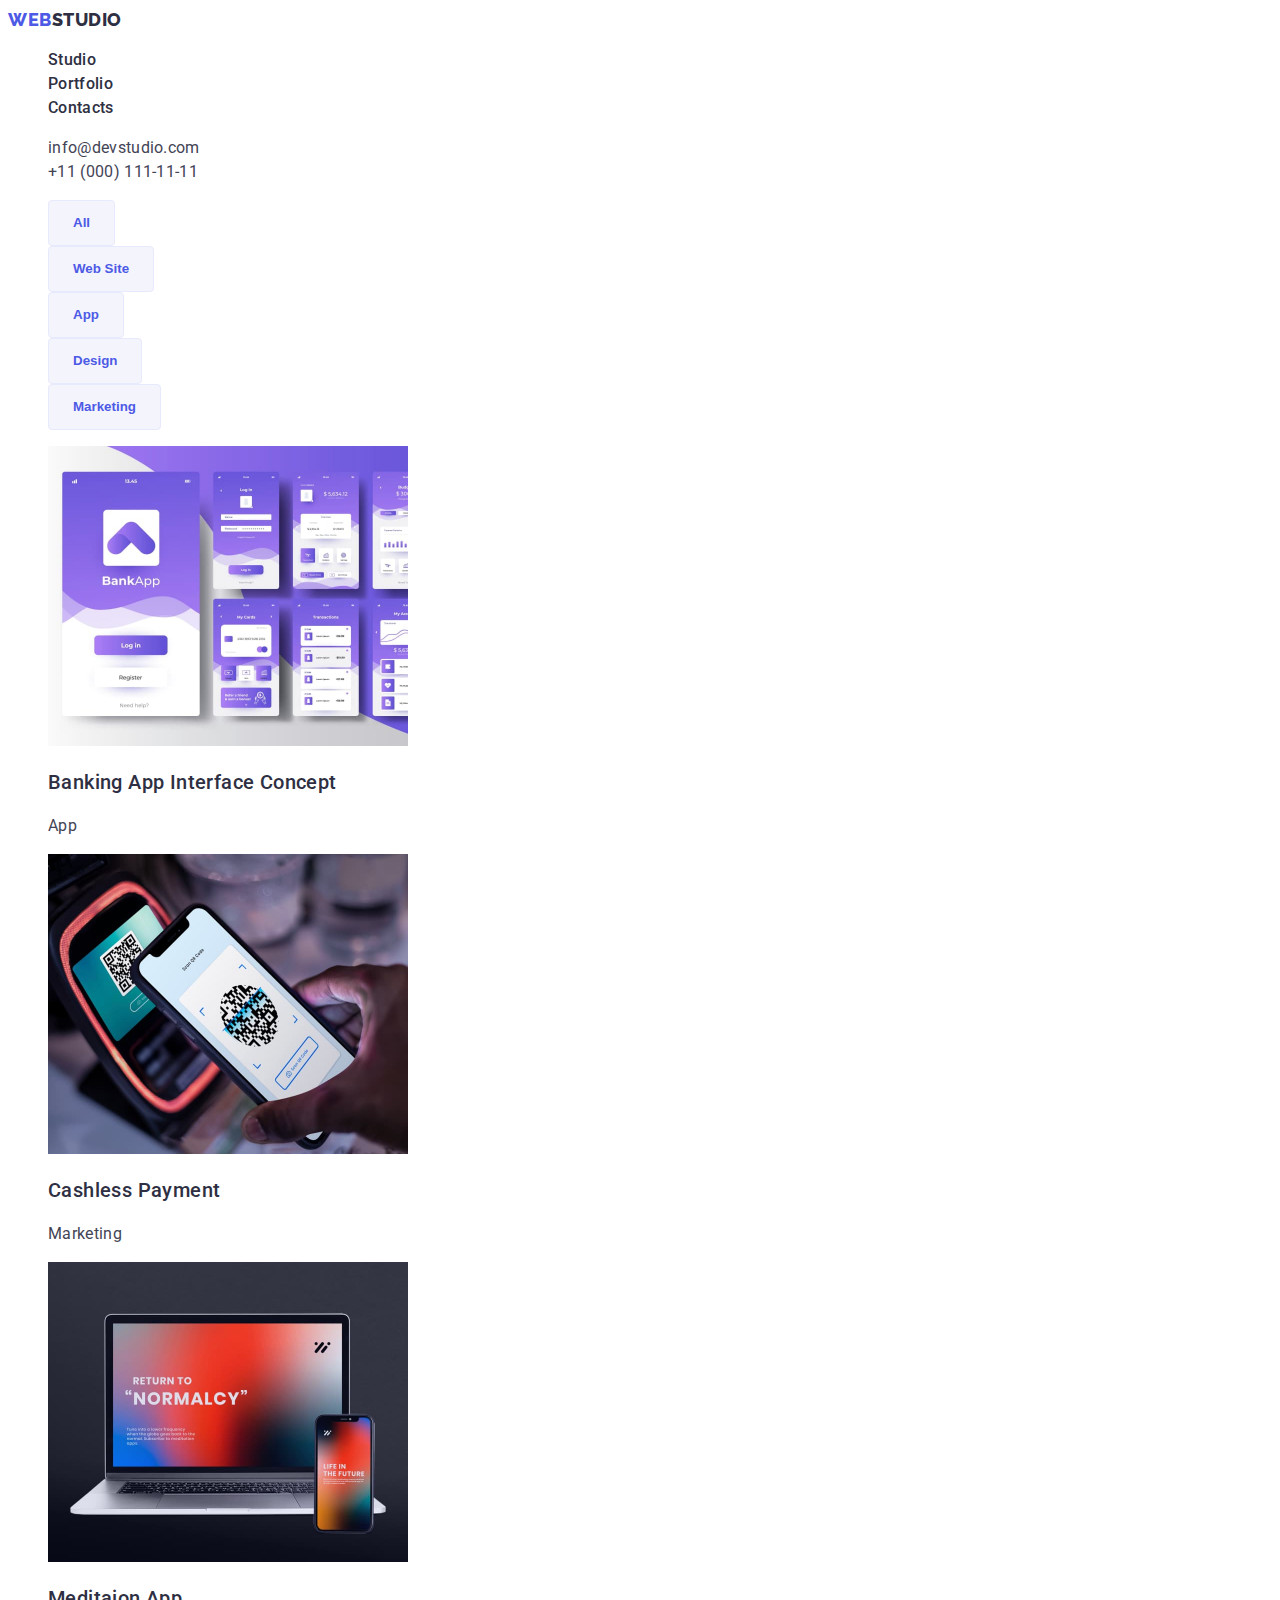
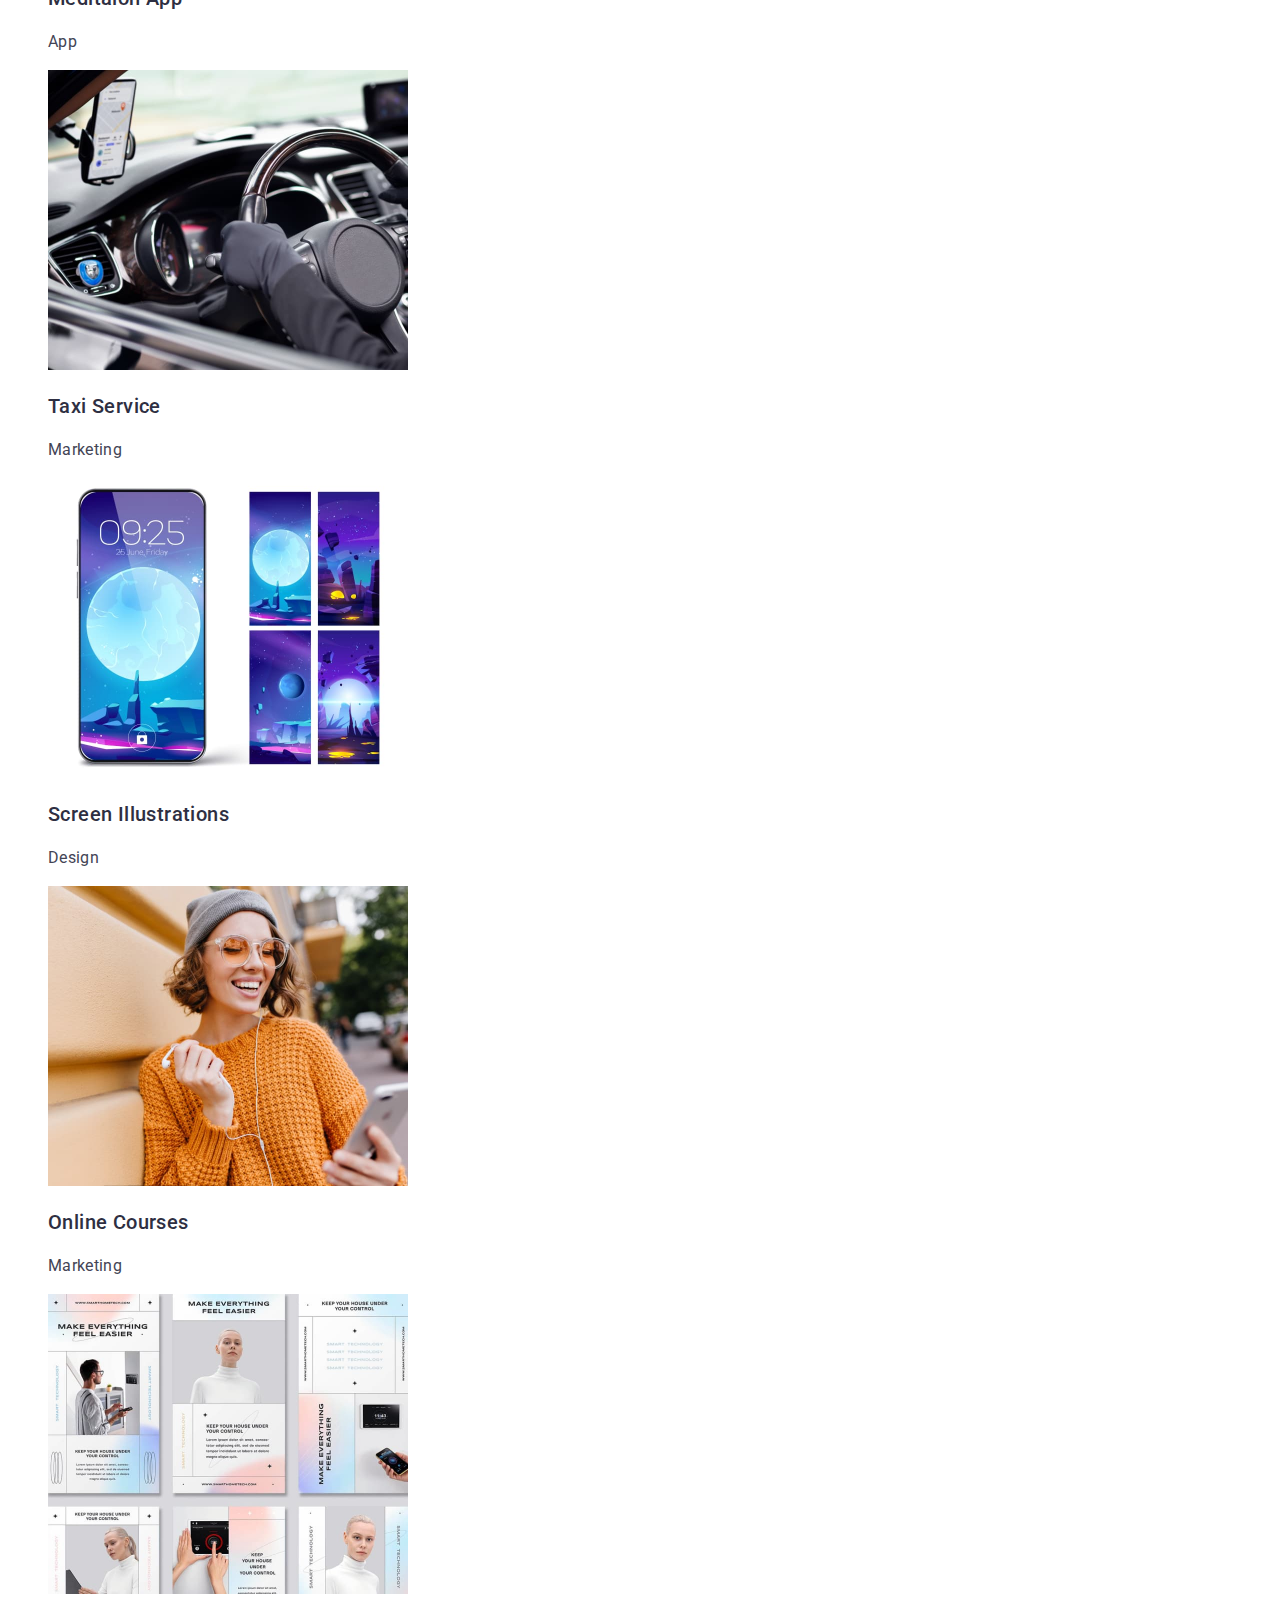
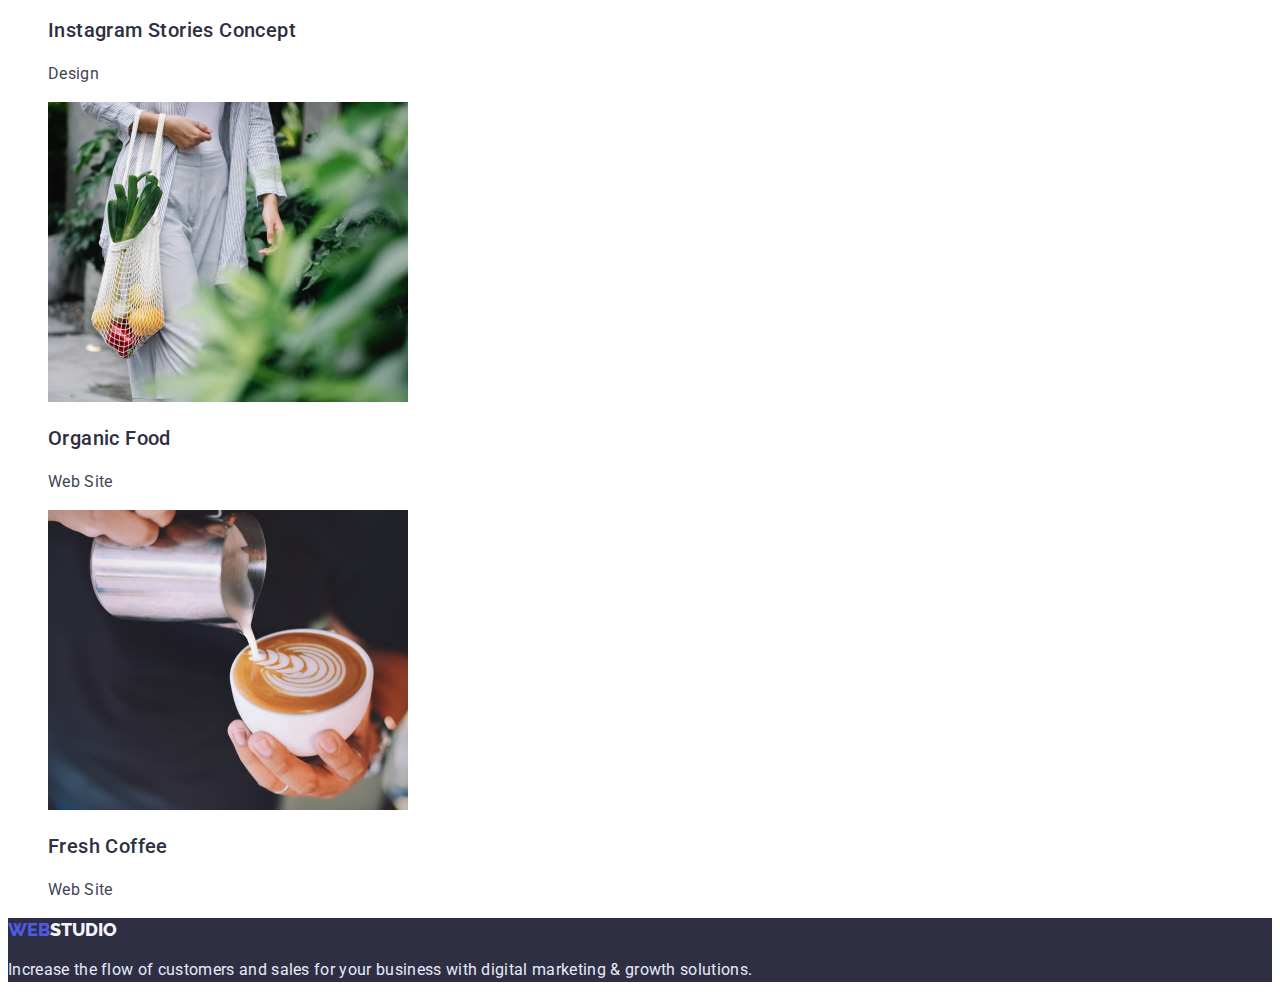
==== portfolio.html @ b00c4b49 "Copy Files" ====
<!DOCTYPE html>
<html lang="en">
  <head>
    <meta charset="UTF-8" />
    <meta http-equiv="X-UA-Compatible" content="IE=edge" />
    <meta name="viewport" content="width=device-width, initial-scale=1.0" />
    <link rel="preconnect" href="https://fonts.googleapis.com" />
    <link rel="preconnect" href="https://fonts.gstatic.com" crossorigin />
    <link
      href="https://fonts.googleapis.com/css2?family=Raleway:wght@800&family=Roboto:wght@400;500;700;900&display=swap"
      rel="stylesheet"
    />
    <link rel="stylesheet" href="./CSS/styles.css" />
    <title>Портфоліо</title>
  </head>
  <body>
    <!-- Top Line -->

    <header class="page-header">
      <nav class="nav">
        <!-- Logo -->
        <a href="./index.html" class="logo-header"
          ><span class="span-header">WEB</span>STUDIO</a
        >
        <!-- Menu Nav -->
        <ul class="menu-nav">
          <li><a class="nav-link" href="./index.html">Studio</a></li>
          <li><a class="nav-link" href="./portfolio.html">Portfolio</a></li>
          <li><a class="nav-link" href="#">Contacts</a></li>
        </ul>
      </nav>
      <address>
        <ul class="mail-tel">
          <li>
            <a class="address-link" href="mailto:info@devstudio.com"
              >info@devstudio.com</a
            >
          </li>
          <li>
            <a class="address-link" href="tel:+110001111111"
              >+11 (000) 111-11-11</a
            >
          </li>
        </ul>
      </address>
    </header>

    <!-- Filters -->

    <main>
      <section>
        <h1 class="hidden">Filters</h1>
        <ul class="filters">
          <li>
            <button type="button" class="button-all">All</button>
          </li>
          <li>
            <button type="button" class="button-all">Web Site</button>
          </li>
          <li>
            <button type="button" class="button-all">App</button>
          </li>
          <li>
            <button type="button" class="button-all">Design</button>
          </li>
          <li>
            <button type="button" class="button-all">Marketing</button>
          </li>
        </ul>

        <!-- Row 1 -->

        <!-- Project Card 1 -->

        <ul class="row1">
          <li>
            <img
              src="./images/bankapp.jpg"
              alt="Banking App"
              width="360"
              height="300"
            />
            <h3 class="section-title">Banking App Interface Concept</h3>
            <p class="section-text">App</p>
          </li>

          <!-- Project Card 1.2 -->

          <li>
            <img
              src="./images/cashlesspayment.jpg"
              alt="Banking App"
              width="360"
              height="300"
            />
            <h3 class="section-title">Cashless Payment</h3>
            <p class="section-text">Marketing</p>
          </li>

          <!-- Project Card 1.3 -->

          <li>
            <img
              src="./images/mediationapp.jpg"
              alt="Banking App"
              width="360"
              height="300"
            />
            <h3 class="section-title">Meditaion App</h3>
            <p class="section-text">App</p>
          </li>

          <!-- Project Card 2 -->

          <li>
            <img
              src="./images/taxiservice.jpg"
              alt="Banking App"
              width="360"
              height="300"
            />
            <h3 class="section-title">Taxi Service</h3>
            <p class="section-text">Marketing</p>
          </li>

          <!-- Project Card 2.1-->

          <li>
            <img
              src="./images/screenillustrations.jpg"
              alt="Banking App"
              width="360"
              height="300"
            />
            <h3 class="section-title">Screen Illustrations</h3>
            <p class="section-text">Design</p>
          </li>

          <!-- Project Card 2.2 -->

          <li>
            <img
              src="./images/onlinecaourses.jpg"
              alt="Banking App"
              width="360"
              height="300"
            />
            <h3 class="section-title">Online Courses</h3>
            <p class="section-text">Marketing</p>
          </li>

          <!-- Project Card 1 -->

          <li>
            <img
              src="./images/instagramstoriesconcept.jpg"
              alt="Banking App"
              width="360"
              height="300"
            />
            <h3 class="section-title">Instagram Stories Concept</h3>
            <p class="section-text">Design</p>
          </li>

          <!-- Project Card 2 -->

          <li>
            <img
              src="./images/organicfood.jpg"
              alt="Banking App"
              width="360"
              height="300"
            />
            <h3 class="section-title">Organic Food</h3>
            <p class="section-text">Web Site</p>
          </li>

          <!-- Project Card 3 -->

          <li>
            <img
              src="./images/freshcoffee.jpg"
              alt="Banking App"
              width="360"
              height="300"
            />
            <h3 class="section-title">Fresh Coffee</h3>
            <p class="section-text">Web Site</p>
          </li>
        </ul>
      </section>
    </main>

    <!-- Footer -->

    <footer class="footer-background">
      <a href="./index.html" class="logo-footer"
        ><span class="span-footer">WEB</span>STUDIO</a
      >
      <p class="footer-text">
        Increase the flow of customers and sales for your business with digital
        marketing & growth solutions.
      </p>
    </footer>
  </body>
</html>
---- CSS/styles.css ----
:root {
  --accent-color: #4d5ae5;
  --primary-text-color: #434455;
  --secondary-text-color: #2e2f42;
  --white-color: #ffffff;
}
body {
  font-family: 'Roboto', 'Raleway', sans-serif;
  background-color: var(--white-color);
  font-size: 16px;
}

/* Logo */

.logo-header {
  font-family: 'Raleway';
  text-decoration: none;
  font-weight: 800;
  font-size: 18px;
  line-height: 1.33;
  letter-spacing: 0.03em;
  text-transform: uppercase;
  color: var(--secondary-text-color);
}
.span-header {
  color: var(--accent-color);
}

.logo-footer {
  text-decoration: none;
  font-family: 'Raleway';
  font-weight: 800;
  font-size: 18px;
  line-height: 1.33;
  color: #f4f4fd;
}
.span-footer {
  color: var(--accent-color);
}

/* Menu Nav */

.menu-nav {
  list-style: none;
}
.mail-tel {
  line-height: 1.5;
  letter-spacing: 0.02em;
  font-style: normal;
  list-style: none;
}

/* Hero Image */

.hero {
  background: #2e2f42;
}

/* Links */

.nav-link {
  text-decoration: none;
  color: var(--secondary-text-color);
  font-weight: 500;
  line-height: 1.5;
  letter-spacing: 0.02em;
}
.nav-link:hover,
.nav-link:focus {
  color: var(--accent-color);
}

.address-link:hover,
.address-link:focus {
  color: var(--accent-color);
}

.address-link {
  font-style: normal;
  text-decoration: none;
  color: var(--primary-text-color);

  line-height: 1.5;
  letter-spacing: 0.02em;
}

/* Order Service Button */

.order-service-text {
  font-weight: 500;
  line-height: 1.5;
  color: var(--white-color);
}

.orderservice:hover,
.orderservice:focus {
  background: var(--accent-color);
  box-shadow: 0px 4px 4px rgba(0, 0, 0, 0.15);
  border-radius: 4px;
}
.orderservice {
  background: var(--accent-color);
  cursor: pointer;
}

/* Sections */

.hero-title {
  color: var(--white-color);
  
  font-size: 56px;
  line-height: 1.07;
  letter-spacing: 0.02em;
}
.section-title2 {
  font-size: 36px;
  line-height: 1.11;
  letter-spacing: 0.02em;
  text-transform: capitalize;
  color: var(--secondary-text-color);
}
.section-title {
  font-weight: 500;
  font-size: 20px;
  line-height: 1.2;
  letter-spacing: 0.02em;
  color: var(--secondary-text-color);
}
.hidden {
  position: absolute;
  width: 1px;
  height: 1px;
  margin: -1px;
  border: 0;
  padding: 0;

  white-space: nowrap;
  clip-path: inset(100%);
  clip: rect(0 0 0 0);
  overflow: hidden;
}

/* Section Text */

.section-text {
  font-size: 16px;
  line-height: 1.5;
  letter-spacing: 0.02em;
  color: var(--primary-text-color);}

.team-position {
  line-height: 1.5;
  letter-spacing: 0.02em;
  color: var(--primary-text-color);
  
}
.feature-list {
  margin: 0;

  padding: 0;
}
.feature {
  list-style: none;
  margin: 0;
  padding: 0;
}

.section2 {
  list-style: none;
}
.ourteam {
  background: #f4f4fd;
}
.section3 {
  list-style: none;
}
.footer-background {
  background: #2e2f42;
}
.footer-text {
  line-height: 1.5;
  letter-spacing: 0.02em;
  color: #e7e9fc;
}

/* Portfolio */

.button-all:hover,
.button-all:focus {
  color: var(--white-color);
  background-color: var(--accent-color);
}
.button-all {
  padding: 12px 24px;
  background: #f4f4fd;
  border: 1px solid #e7e9fc;
  border-radius: 4px;
  color: #4d5ae5;
  font-weight: 600;
  line-height: 1.5;
  cursor: pointer;
}

.button-text:hover,
.button-text:focus {
  color: var(--white-color);
}
.filters {
  list-style: none;
}
.row1 {
  list-style: none;
}
.filters-text:hover {
  color: var(--white-color);
}
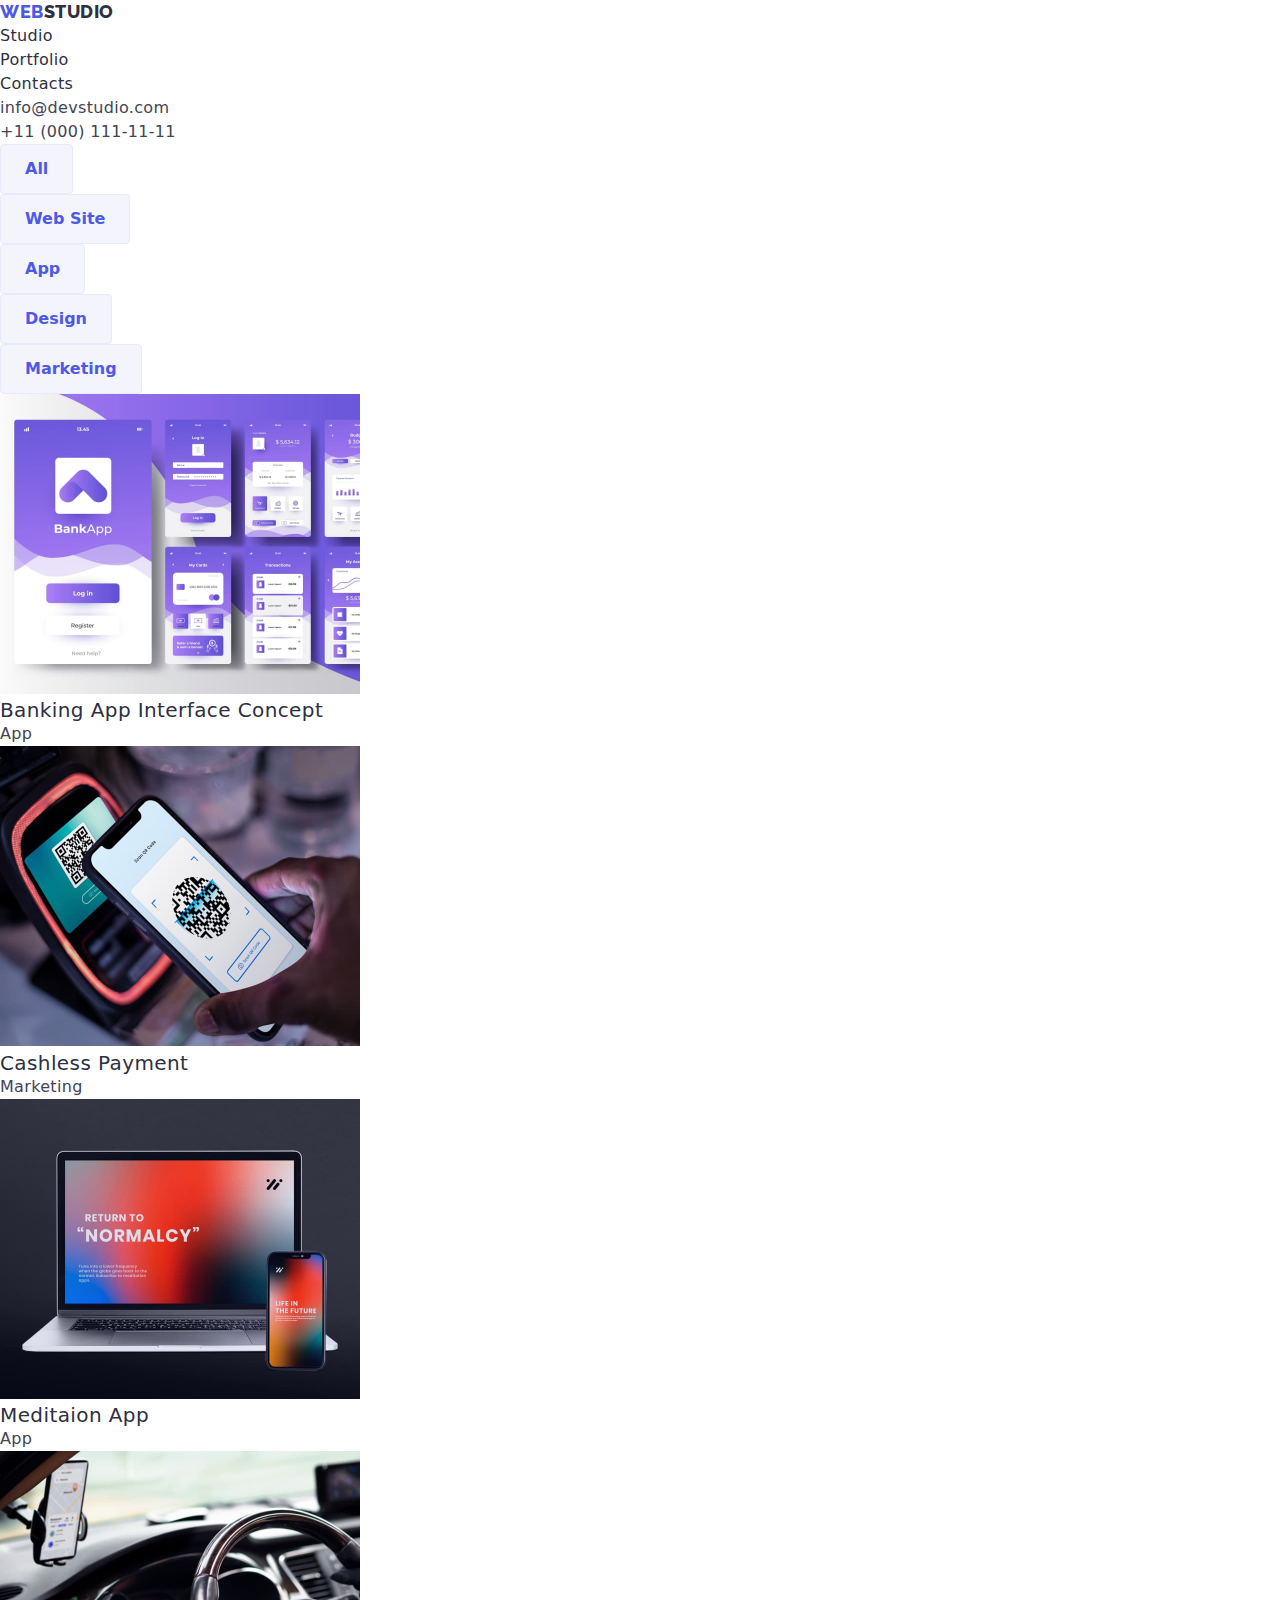
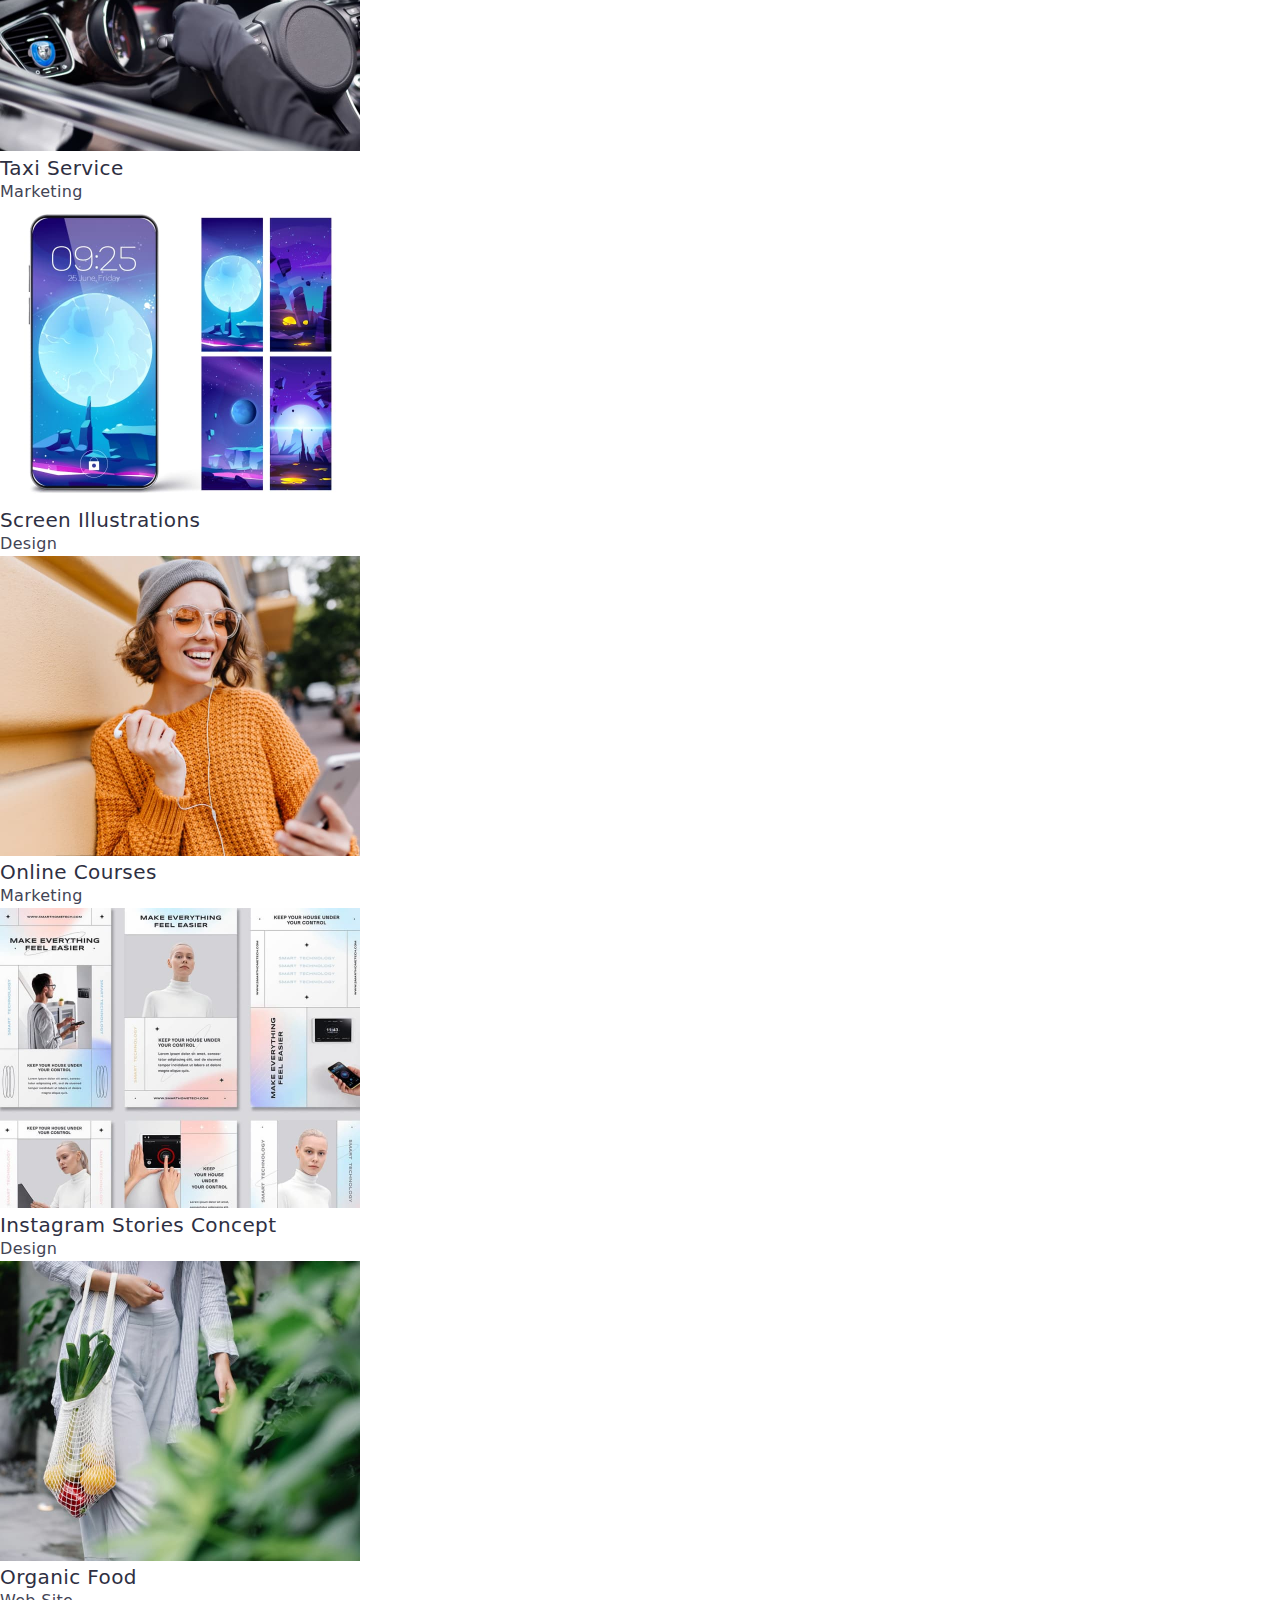
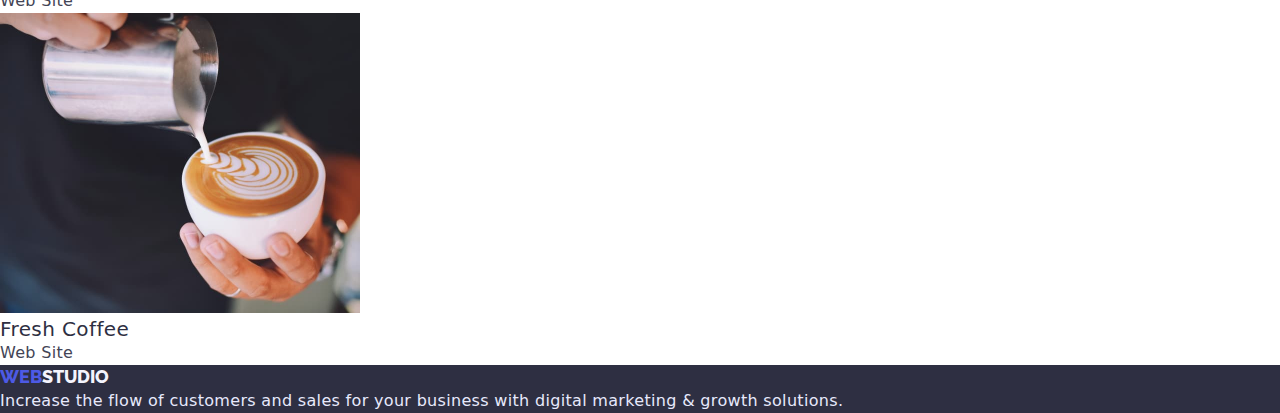
==== commit 6d07e086: "Test" ====
--- a/portfolio.html
+++ b/portfolio.html
@@ -11,6 +11,7 @@
       rel="stylesheet"
     />
     <link rel="stylesheet" href="./CSS/styles.css" />
+    <link rel="stylesheet" href="https://cdn.jsdelivr.net/npm/modern-normalize@1.1.0/modern-normalize.min.css">
     <title>Портфоліо</title>
   </head>
   <body>
--- a/CSS/styles.css
+++ b/CSS/styles.css
@@ -9,6 +9,15 @@
   background-color: var(--white-color);
   font-size: 16px;
 }
+h1, h2, h3, p {
+  margin-top: 0;
+  margin-bottom: 0;}
+
+  ul {margin-top: 0;
+  margin-bottom: 0;
+padding-left: 0;}
+
+
 
 /* Logo */
 
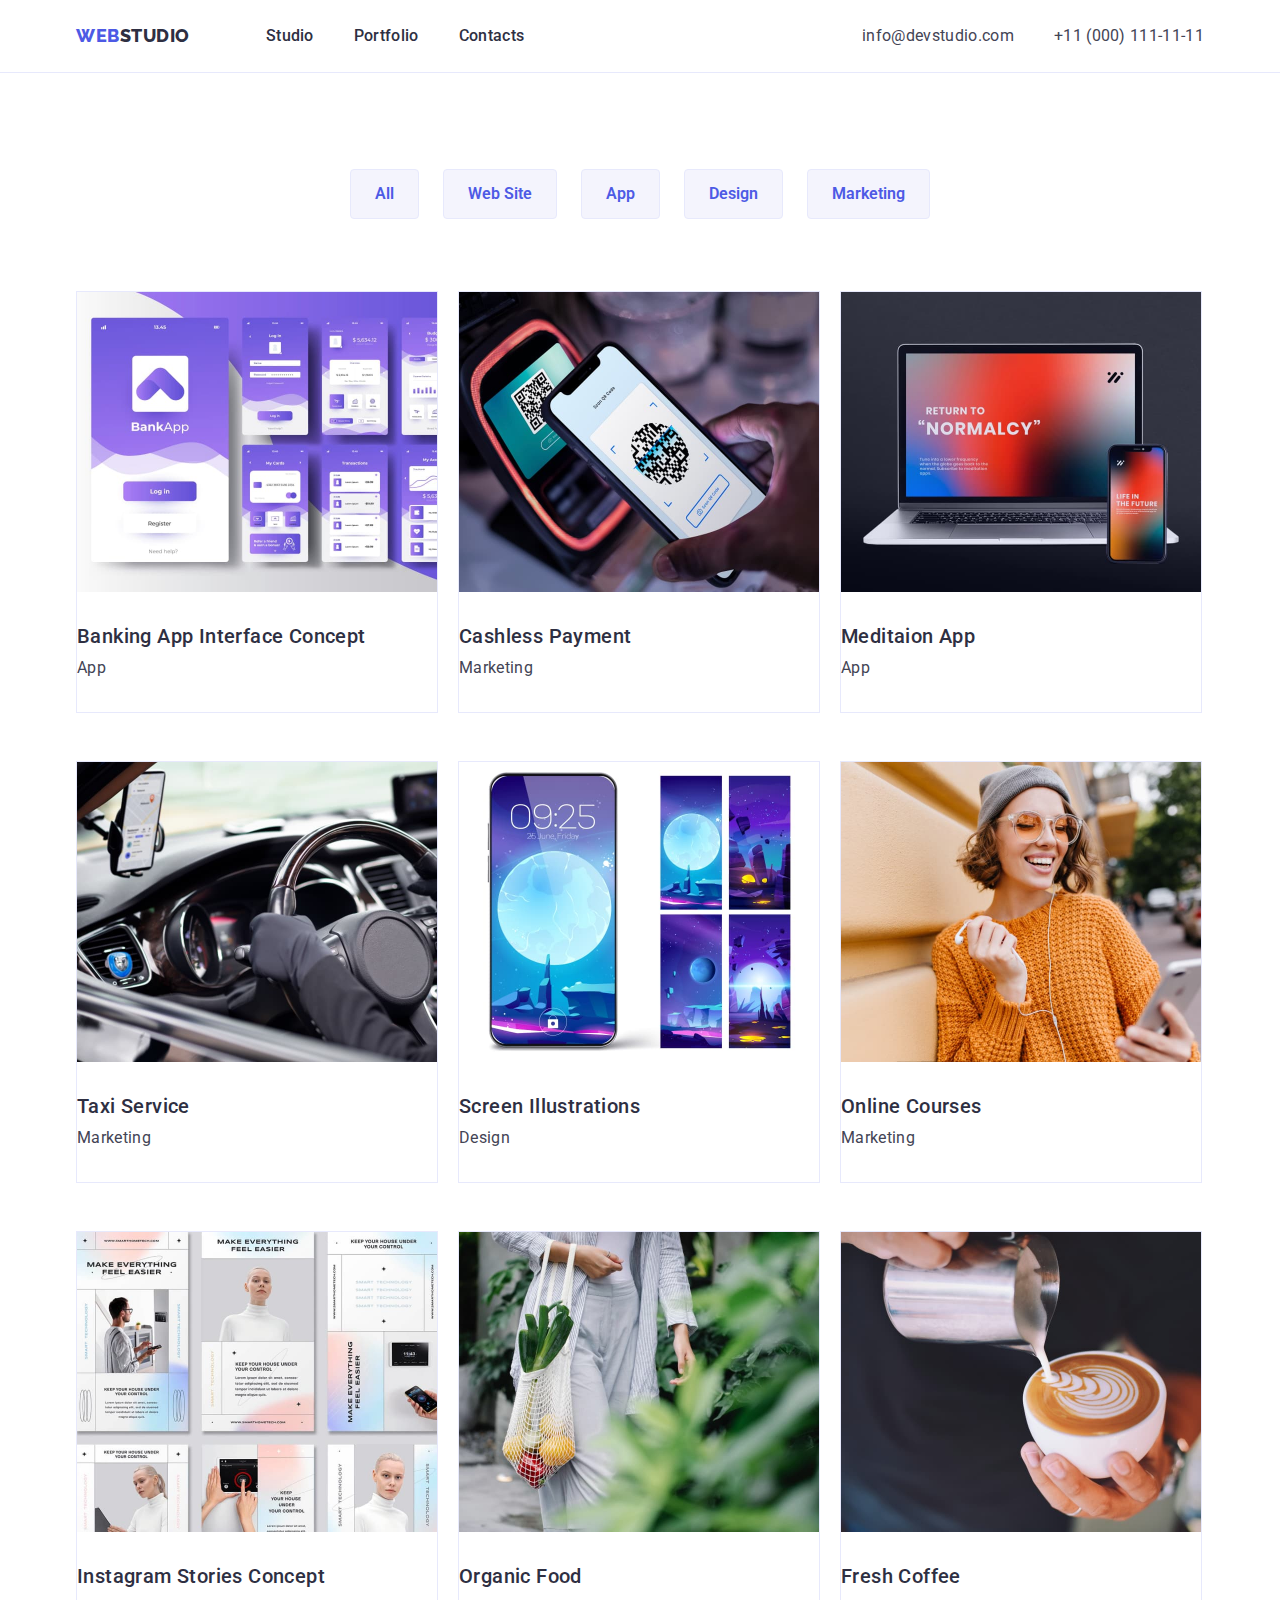
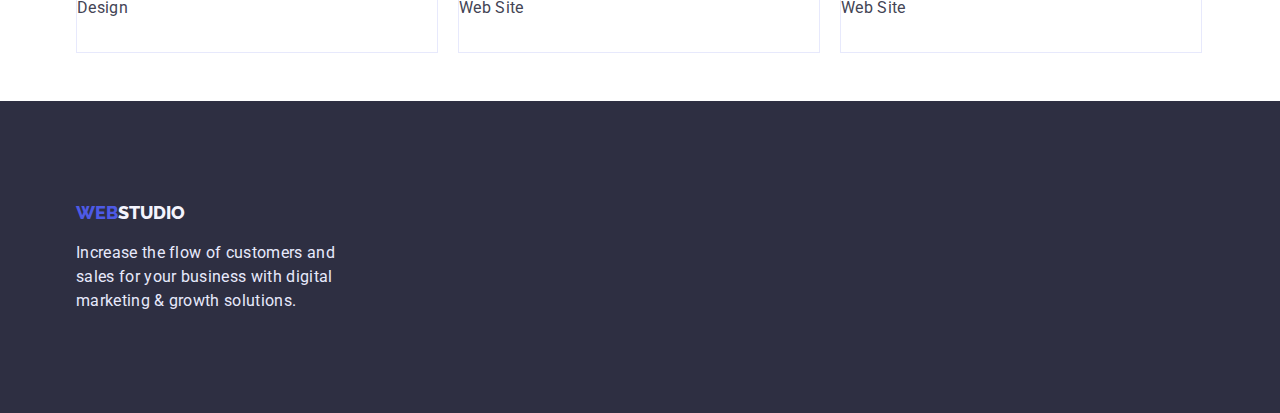
==== commit 81ebd0a0: "Test" ====
--- a/portfolio.html
+++ b/portfolio.html
@@ -10,198 +10,212 @@
       href="https://fonts.googleapis.com/css2?family=Raleway:wght@800&family=Roboto:wght@400;500;700;900&display=swap"
       rel="stylesheet"
     />
+    <link
+      rel="stylesheet"
+      href="https://cdn.jsdelivr.net/npm/modern-normalize@1.1.0/modern-normalize.min.css"
+    />
     <link rel="stylesheet" href="./CSS/styles.css" />
-    <link rel="stylesheet" href="https://cdn.jsdelivr.net/npm/modern-normalize@1.1.0/modern-normalize.min.css">
+
     <title>Портфоліо</title>
   </head>
   <body>
     <!-- Top Line -->
 
-    <header class="page-header">
-      <nav class="nav">
-        <!-- Logo -->
-        <a href="./index.html" class="logo-header"
-          ><span class="span-header">WEB</span>STUDIO</a
-        >
-        <!-- Menu Nav -->
-        <ul class="menu-nav">
-          <li><a class="nav-link" href="./index.html">Studio</a></li>
-          <li><a class="nav-link" href="./portfolio.html">Portfolio</a></li>
-          <li><a class="nav-link" href="#">Contacts</a></li>
-        </ul>
-      </nav>
-      <address>
-        <ul class="mail-tel">
-          <li>
-            <a class="address-link" href="mailto:info@devstudio.com"
-              >info@devstudio.com</a
-            >
-          </li>
-          <li>
-            <a class="address-link" href="tel:+110001111111"
-              >+11 (000) 111-11-11</a
-            >
-          </li>
-        </ul>
-      </address>
+    <header class="page-header main-nav">
+      <div class="container main-nav">
+        <nav class="nav main-nav">
+          <!-- Logo -->
+          <a href="./index.html" class="logo-header"
+            ><span class="span-header">WEB</span>STUDIO</a
+          >
+          <!-- Menu Nav -->
+          <ul class="menu-nav main-nav">
+            <li class="nav-title">
+              <a class="nav-link" href="./index.html">Studio</a>
+            </li>
+            <li class="nav-title">
+              <a class="nav-link" href="./portfolio.html">Portfolio</a>
+            </li>
+            <li class="nav-title"><a class="nav-link" href="#">Contacts</a></li>
+          </ul>
+        </nav>
+        <address class="adress-nav">
+          <ul class="mail-tel main-nav">
+            <li class="nav-title">
+              <a class="address-link" href="mailto:info@devstudio.com"
+                >info@devstudio.com</a
+              >
+            </li>
+            <li class="nav-title">
+              <a class="address-link" href="tel:+110001111111"
+                >+11 (000) 111-11-11</a
+              >
+            </li>
+          </ul>
+        </address>
+      </div>
     </header>
 
     <!-- Filters -->
 
     <main>
       <section>
-        <h1 class="hidden">Filters</h1>
-        <ul class="filters">
-          <li>
-            <button type="button" class="button-all">All</button>
-          </li>
-          <li>
-            <button type="button" class="button-all">Web Site</button>
-          </li>
-          <li>
-            <button type="button" class="button-all">App</button>
-          </li>
-          <li>
-            <button type="button" class="button-all">Design</button>
-          </li>
-          <li>
-            <button type="button" class="button-all">Marketing</button>
-          </li>
-        </ul>
-
-        <!-- Row 1 -->
-
-        <!-- Project Card 1 -->
-
-        <ul class="row1">
-          <li>
-            <img
-              src="./images/bankapp.jpg"
-              alt="Banking App"
-              width="360"
-              height="300"
-            />
-            <h3 class="section-title">Banking App Interface Concept</h3>
-            <p class="section-text">App</p>
-          </li>
-
-          <!-- Project Card 1.2 -->
-
-          <li>
-            <img
-              src="./images/cashlesspayment.jpg"
-              alt="Banking App"
-              width="360"
-              height="300"
-            />
-            <h3 class="section-title">Cashless Payment</h3>
-            <p class="section-text">Marketing</p>
-          </li>
-
-          <!-- Project Card 1.3 -->
-
-          <li>
-            <img
-              src="./images/mediationapp.jpg"
-              alt="Banking App"
-              width="360"
-              height="300"
-            />
-            <h3 class="section-title">Meditaion App</h3>
-            <p class="section-text">App</p>
-          </li>
-
-          <!-- Project Card 2 -->
-
-          <li>
-            <img
-              src="./images/taxiservice.jpg"
-              alt="Banking App"
-              width="360"
-              height="300"
-            />
-            <h3 class="section-title">Taxi Service</h3>
-            <p class="section-text">Marketing</p>
-          </li>
-
-          <!-- Project Card 2.1-->
-
-          <li>
-            <img
-              src="./images/screenillustrations.jpg"
-              alt="Banking App"
-              width="360"
-              height="300"
-            />
-            <h3 class="section-title">Screen Illustrations</h3>
-            <p class="section-text">Design</p>
-          </li>
-
-          <!-- Project Card 2.2 -->
-
-          <li>
-            <img
-              src="./images/onlinecaourses.jpg"
-              alt="Banking App"
-              width="360"
-              height="300"
-            />
-            <h3 class="section-title">Online Courses</h3>
-            <p class="section-text">Marketing</p>
-          </li>
+        <div class="container">
+          <h1 class="hidden">Filters</h1>
+          <ul class="filters">
+            <li class="btn">
+              <button type="button" class="button-all">All</button>
+            </li>
+            <li class="btn">
+              <button type="button" class="button-all">Web Site</button>
+            </li>
+            <li class="btn">
+              <button type="button" class="button-all">App</button>
+            </li>
+            <li class="btn">
+              <button type="button" class="button-all">Design</button>
+            </li>
+            <li class="btn">
+              <button type="button" class="button-all">Marketing</button>
+            </li>
+          </ul>
+
+          <!-- Row 1 -->
 
           <!-- Project Card 1 -->
 
-          <li>
-            <img
-              src="./images/instagramstoriesconcept.jpg"
-              alt="Banking App"
-              width="360"
-              height="300"
-            />
-            <h3 class="section-title">Instagram Stories Concept</h3>
-            <p class="section-text">Design</p>
-          </li>
-
-          <!-- Project Card 2 -->
-
-          <li>
-            <img
-              src="./images/organicfood.jpg"
-              alt="Banking App"
-              width="360"
-              height="300"
-            />
-            <h3 class="section-title">Organic Food</h3>
-            <p class="section-text">Web Site</p>
-          </li>
-
-          <!-- Project Card 3 -->
-
-          <li>
-            <img
-              src="./images/freshcoffee.jpg"
-              alt="Banking App"
-              width="360"
-              height="300"
-            />
-            <h3 class="section-title">Fresh Coffee</h3>
-            <p class="section-text">Web Site</p>
-          </li>
-        </ul>
+          <ul class="row1">
+            <li class="project-card">
+              <img class="profect-card-photo"
+                src="./images/bankapp.jpg"
+                alt="Banking App"
+                width="360"
+                height="300"
+              />
+              <h3 class="section-title">Banking App Interface Concept</h3>
+              <p class="section-text">App</p>
+            </li>
+
+            <!-- Project Card 1.2 -->
+
+            <li class="project-card">
+              <img class="profect-card-photo"
+                src="./images/cashlesspayment.jpg"
+                alt="Banking App"
+                width="360"
+                height="300"
+              />
+              <h3 class="section-title">Cashless Payment</h3>
+              <p class="section-text">Marketing</p>
+            </li>
+
+            <!-- Project Card 1.3 -->
+
+            <li class="project-card">
+              <img class="profect-card-photo"
+                src="./images/mediationapp.jpg"
+                alt="Banking App"
+                width="360"
+                height="300"
+              />
+              <h3 class="section-title">Meditaion App</h3>
+              <p class="section-text">App</p>
+            </li>
+
+            <!-- Project Card 2 -->
+
+            <li class="project-card">
+              <img class="profect-card-photo"
+                src="./images/taxiservice.jpg"
+                alt="Banking App"
+                width="360"
+                height="300"
+              />
+              <h3 class="section-title">Taxi Service</h3>
+              <p class="section-text">Marketing</p>
+            </li>
+
+            <!-- Project Card 2.1-->
+
+            <li class="project-card">
+              <img class="profect-card-photo"
+                src="./images/screenillustrations.jpg"
+                alt="Banking App"
+                width="360"
+                height="300"
+              />
+              <h3 class="section-title">Screen Illustrations</h3>
+              <p class="section-text">Design</p>
+            </li>
+
+            <!-- Project Card 2.2 -->
+
+            <li class="project-card">
+              <img class="profect-card-photo"
+                src="./images/onlinecaourses.jpg"
+                alt="Banking App"
+                width="360"
+                height="300"
+              />
+              <h3 class="section-title">Online Courses</h3>
+              <p class="section-text">Marketing</p>
+            </li>
+
+            <!-- Project Card 1 -->
+
+            <li class="project-card">
+              <img class="profect-card-photo"
+                src="./images/instagramstoriesconcept.jpg"
+                alt="Banking App"
+                width="360"
+                height="300"
+              />
+              <h3 class="section-title">Instagram Stories Concept</h3>
+              <p class="section-text">Design</p>
+            </li>
+
+            <!-- Project Card 2 -->
+
+            <li class="project-card">
+              <img class="profect-card-photo"
+                src="./images/organicfood.jpg"
+                alt="Banking App"
+                width="360"
+                height="300"
+              />
+              <h3 class="section-title">Organic Food</h3>
+              <p class="section-text">Web Site</p>
+            </li>
+
+            <!-- Project Card 3 -->
+
+            <li class="project-card">
+              <img class="profect-card-photo"
+                src="./images/freshcoffee.jpg"
+                alt="Banking App"
+                width="360"
+                height="300"
+              />
+              <h3 class="section-title">Fresh Coffee</h3>
+              <p class="section-text">Web Site</p>
+            </li>
+          </ul>
+        </div>
       </section>
     </main>
 
     <!-- Footer -->
 
     <footer class="footer-background">
-      <a href="./index.html" class="logo-footer"
-        ><span class="span-footer">WEB</span>STUDIO</a
-      >
-      <p class="footer-text">
-        Increase the flow of customers and sales for your business with digital
-        marketing & growth solutions.
-      </p>
+      <div class="container">
+        <a href="./index.html" class="logo-footer"
+          ><span class="span-footer">WEB</span>STUDIO</a
+        >
+        <p class="footer-text">
+          Increase the flow of customers and sales for your business with
+          digital marketing & growth solutions.
+        </p>
+      </div>
     </footer>
   </body>
 </html>
--- a/CSS/styles.css
+++ b/CSS/styles.css
@@ -9,17 +9,45 @@
   background-color: var(--white-color);
   font-size: 16px;
 }
-h1, h2, h3, p {
-  margin-top: 0;
-  margin-bottom: 0;}
-
-  ul {margin-top: 0;
-  margin-bottom: 0;
-padding-left: 0;}
-
-
-
-/* Logo */
+h1,
+h2,
+h3,
+p {
+  margin: 0;
+}
+
+ul {
+  margin: 0;
+  padding: 0;
+}
+
+img {
+  display: block;
+  width: 100%;
+}
+
+*,
+*::before, *::after {
+  box-sizing: border-box;
+}
+
+/* Container */
+
+.container {
+  width: 1158px;
+  padding-left: 15px;
+  padding-right: 15px;
+  margin-left: auto;
+  margin-right: auto;
+}
+
+/* Logo/Header */
+
+.page-header {
+  text-align: center;
+  background: #FFFFFF;
+border-bottom: 1px solid #E7E9FC;
+}
 
 .logo-header {
   font-family: 'Raleway';
@@ -30,6 +58,13 @@
   letter-spacing: 0.03em;
   text-transform: uppercase;
   color: var(--secondary-text-color);
+  display: flex;
+  flex-direction: row;
+  align-items: center;
+  padding-top: 24px;
+  padding-bottom: 24px;
+  margin-right: 76px;
+  position: inherit;
 }
 .span-header {
   color: var(--accent-color);
@@ -49,9 +84,28 @@
 
 /* Menu Nav */
 
+.main-nav {
+  display: flex;
+}
+
 .menu-nav {
-  list-style: none;
-}
+  display: flex;
+  flex-direction: row;
+  list-style: none;
+  align-items: flex-start;
+  padding-top: 24px;
+  padding-bottom: 24px;
+}
+
+.nav-title:not(:last-child) {
+  margin-right: 40px;
+}
+.adress-nav {
+  margin-left: auto;
+  padding-top: 24px;
+  padding-bottom: 24px;
+}
+
 .mail-tel {
   line-height: 1.5;
   letter-spacing: 0.02em;
@@ -62,6 +116,9 @@
 /* Hero Image */
 
 .hero {
+  text-align: center;
+  padding-top: 188px;
+  padding-bottom: 188px;
   background: #2e2f42;
 }
 
@@ -94,12 +151,6 @@
 }
 
 /* Order Service Button */
-
-.order-service-text {
-  font-weight: 500;
-  line-height: 1.5;
-  color: var(--white-color);
-}
 
 .orderservice:hover,
 .orderservice:focus {
@@ -110,23 +161,37 @@
 .orderservice {
   background: var(--accent-color);
   cursor: pointer;
+  text-align: center;
+  display: inline-block;
+  padding: 16px 32px;
+  font-weight: 500;
+  line-height: 1.5;
+  color: var(--white-color);
 }
 
 /* Sections */
 
+.fetaure-section {padding: 120px 0;}
+
 .hero-title {
   color: var(--white-color);
-  
+
   font-size: 56px;
   line-height: 1.07;
   letter-spacing: 0.02em;
+  text-align: center;
+  margin-bottom: 48px;
 }
 .section-title2 {
   font-size: 36px;
   line-height: 1.11;
   letter-spacing: 0.02em;
   text-transform: capitalize;
+  text-align: center;
   color: var(--secondary-text-color);
+  margin-bottom: 72px;
+  padding-top: 120px;
+
 }
 .section-title {
   font-weight: 500;
@@ -134,7 +199,12 @@
   line-height: 1.2;
   letter-spacing: 0.02em;
   color: var(--secondary-text-color);
-}
+  margin-bottom: 8px;
+}
+
+.team-card-photo {margin-bottom: 32px;}
+
+
 .hidden {
   position: absolute;
   width: 1px;
@@ -155,15 +225,17 @@
   font-size: 16px;
   line-height: 1.5;
   letter-spacing: 0.02em;
-  color: var(--primary-text-color);}
+  color: var(--primary-text-color);
+  margin-bottom: 32px;
+}
 
 .team-position {
   line-height: 1.5;
   letter-spacing: 0.02em;
   color: var(--primary-text-color);
-  
-}
-.feature-list {
+  margin-bottom: 32px;
+}
+.feature-list {display: flex;
   margin: 0;
 
   padding: 0;
@@ -174,22 +246,44 @@
   padding: 0;
 }
 
+.feature:not(:last-child) {margin-right: 24px;}
+
 .section2 {
   list-style: none;
-}
+  display: flex;
+  padding-bottom: 120px;
+}
+
+.section2photo:not(:last-child) {margin-right: 24px;}
 .ourteam {
   background: #f4f4fd;
+  text-align: center;
 }
 .section3 {
   list-style: none;
-}
+  display: flex;
+  padding-bottom: 120px;
+}
+
+.team-card:not(:last-child) {margin-right: 24px;}
+
+.team-card {
+  background: #FFFFFF;
+  box-shadow: 0px 1px 6px rgba(46, 47, 66, 0.08), 0px 1px 1px rgba(46, 47, 66, 0.16), 0px 2px 1px rgba(46, 47, 66, 0.08);
+  border-radius: 0px 0px 4px 4px;}
+
+
 .footer-background {
   background: #2e2f42;
+  padding-top: 100px;
+  padding-bottom: 100px;
 }
 .footer-text {
   line-height: 1.5;
   letter-spacing: 0.02em;
   color: #e7e9fc;
+  width: 264px;
+    margin-top: 16px;
 }
 
 /* Portfolio */
@@ -216,10 +310,33 @@
 }
 .filters {
   list-style: none;
+  display: flex;
+  align-items: center;
+  justify-content: center;
+  margin-top: 96px;
+  margin-bottom: 72px;
 }
 .row1 {
   list-style: none;
+  display: flex;
+  flex-wrap: wrap;
+  
+  
 }
 .filters-text:hover {
   color: var(--white-color);
 }
+
+.btn:not(:last-child) {margin-right: 24px;}
+
+.project-card {
+  
+  background: #FFFFFF;
+border: 1px solid #E7E9FC;
+margin-bottom: 48px;}
+
+.project-card:not( :nth-child(3n)) {margin-right: 20px;}
+
+.profect-card-photo {margin-bottom: 32px;}
+
+
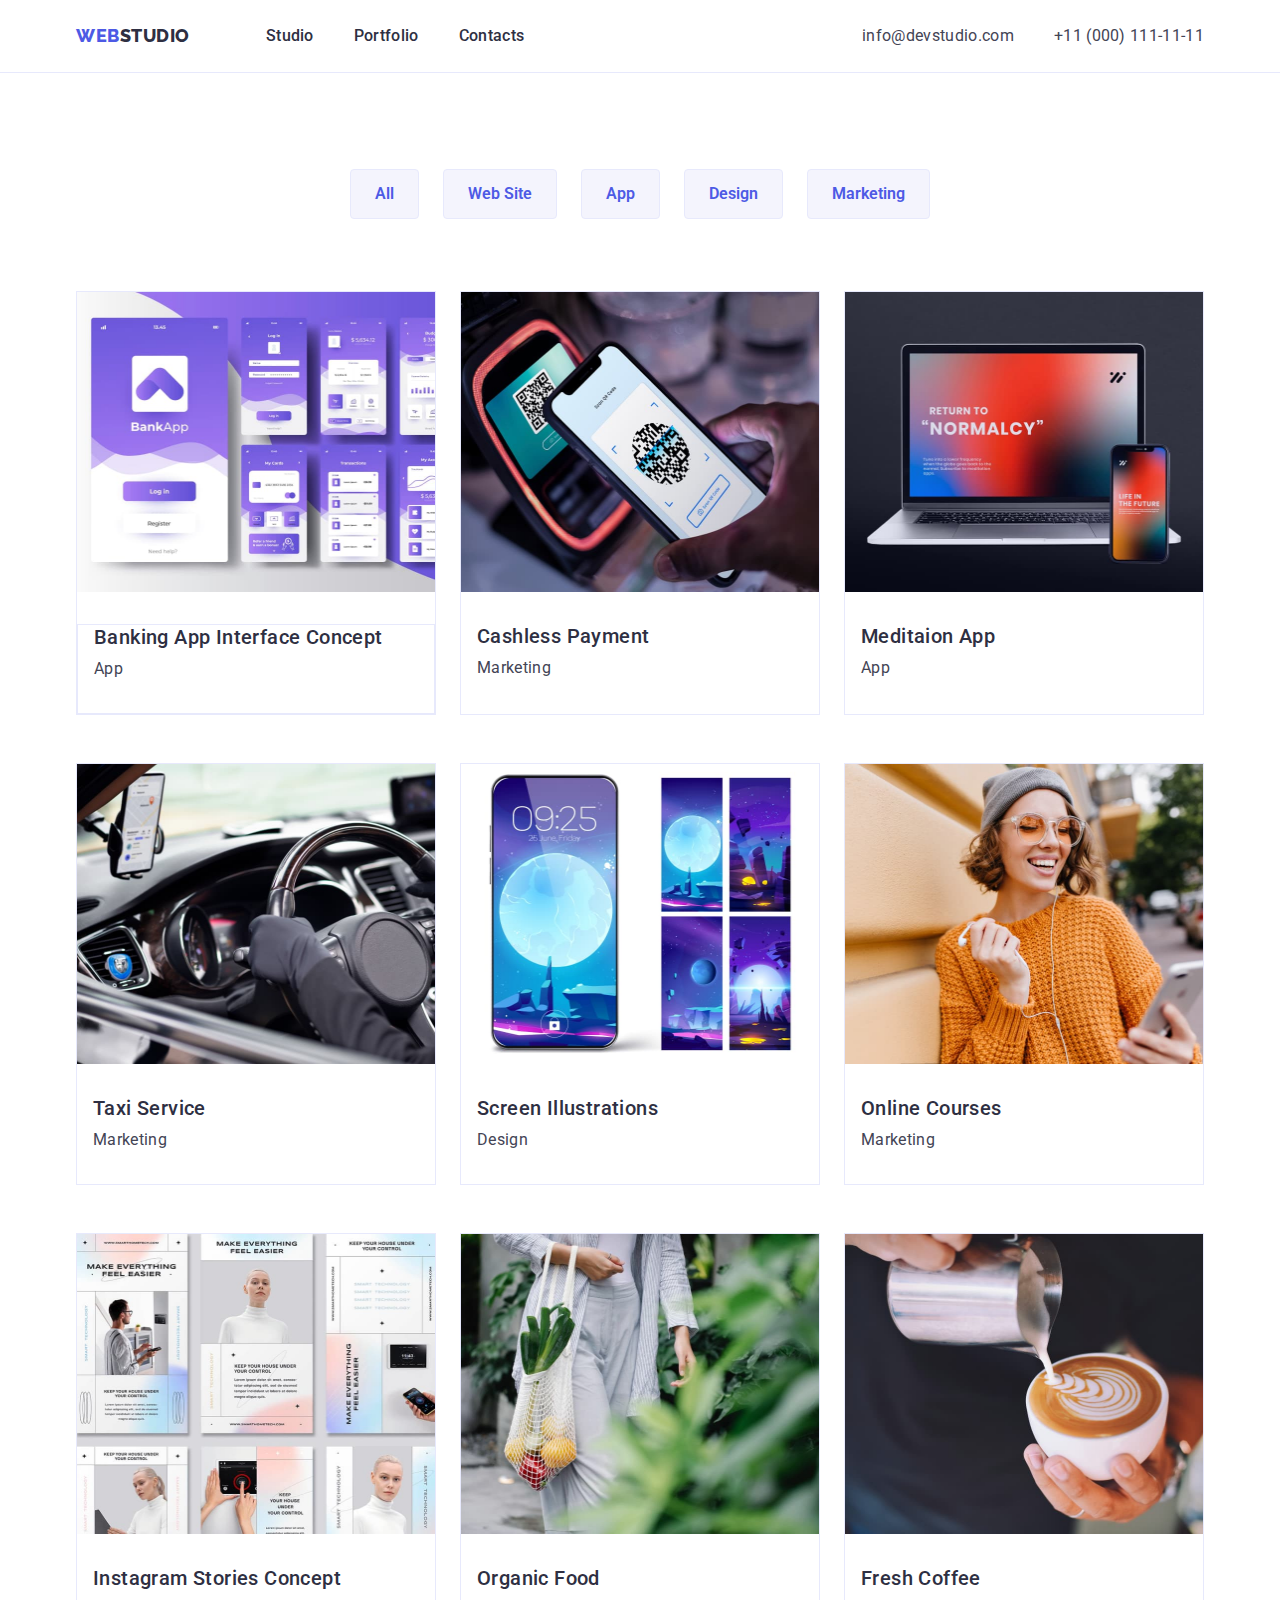
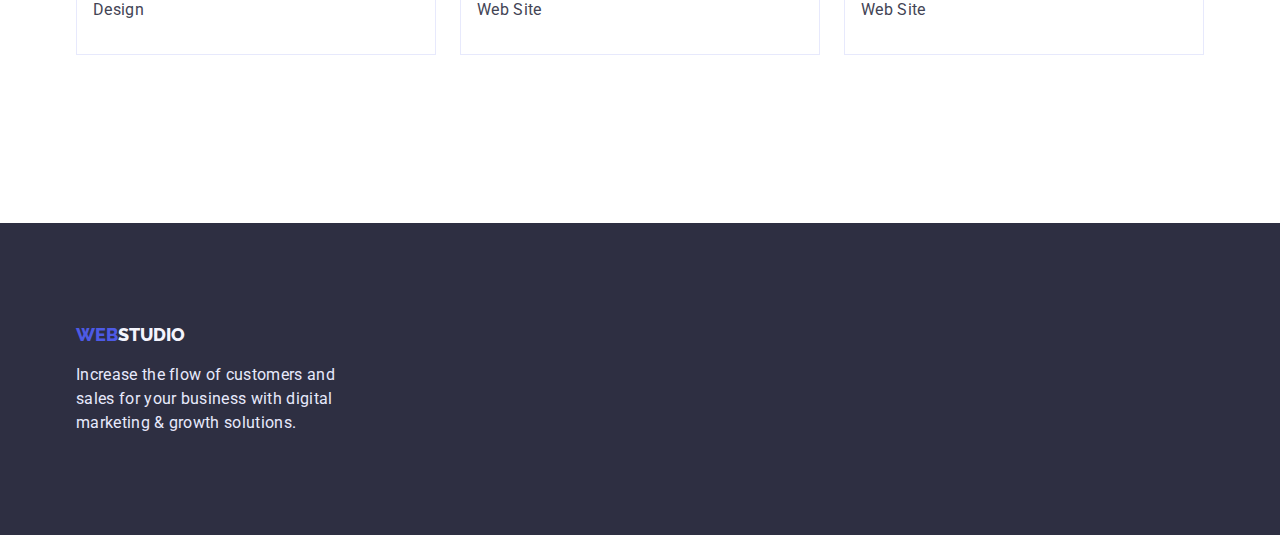
==== commit 594beeb5: "Update" ====
--- a/portfolio.html
+++ b/portfolio.html
@@ -92,8 +92,10 @@
                 width="360"
                 height="300"
               />
-              <h3 class="section-title">Banking App Interface Concept</h3>
-              <p class="section-text">App</p>
+              <div class="border">
+                <h3 class="section-title">Banking App Interface Concept</h3>
+                <p class="section-text">App</p>
+              </div>
             </li>
 
             <!-- Project Card 1.2 -->
--- a/CSS/styles.css
+++ b/CSS/styles.css
@@ -27,7 +27,8 @@
 }
 
 *,
-*::before, *::after {
+*::before,
+*::after {
   box-sizing: border-box;
 }
 
@@ -45,8 +46,8 @@
 
 .page-header {
   text-align: center;
-  background: #FFFFFF;
-border-bottom: 1px solid #E7E9FC;
+  background: #ffffff;
+  border-bottom: 1px solid #e7e9fc;
 }
 
 .logo-header {
@@ -171,7 +172,9 @@
 
 /* Sections */
 
-.fetaure-section {padding: 120px 0;}
+.fetaure-section {
+  padding: 120px 0;
+}
 
 .hero-title {
   color: var(--white-color);
@@ -191,7 +194,6 @@
   color: var(--secondary-text-color);
   margin-bottom: 72px;
   padding-top: 120px;
-
 }
 .section-title {
   font-weight: 500;
@@ -200,10 +202,12 @@
   letter-spacing: 0.02em;
   color: var(--secondary-text-color);
   margin-bottom: 8px;
-}
-
-.team-card-photo {margin-bottom: 32px;}
-
+  margin-left: 16px;
+}
+
+.team-card-photo {
+  margin-bottom: 32px;
+}
 
 .hidden {
   position: absolute;
@@ -227,6 +231,7 @@
   letter-spacing: 0.02em;
   color: var(--primary-text-color);
   margin-bottom: 32px;
+  margin-left: 16px;
 }
 
 .team-position {
@@ -235,7 +240,8 @@
   color: var(--primary-text-color);
   margin-bottom: 32px;
 }
-.feature-list {display: flex;
+.feature-list {
+  display: flex;
   margin: 0;
 
   padding: 0;
@@ -246,7 +252,9 @@
   padding: 0;
 }
 
-.feature:not(:last-child) {margin-right: 24px;}
+.feature:not(:last-child) {
+  margin-right: 24px;
+}
 
 .section2 {
   list-style: none;
@@ -254,7 +262,9 @@
   padding-bottom: 120px;
 }
 
-.section2photo:not(:last-child) {margin-right: 24px;}
+.section2photo:not(:last-child) {
+  margin-right: 24px;
+}
 .ourteam {
   background: #f4f4fd;
   text-align: center;
@@ -265,13 +275,16 @@
   padding-bottom: 120px;
 }
 
-.team-card:not(:last-child) {margin-right: 24px;}
+.team-card:not(:last-child) {
+  margin-right: 24px;
+}
 
 .team-card {
-  background: #FFFFFF;
-  box-shadow: 0px 1px 6px rgba(46, 47, 66, 0.08), 0px 1px 1px rgba(46, 47, 66, 0.16), 0px 2px 1px rgba(46, 47, 66, 0.08);
-  border-radius: 0px 0px 4px 4px;}
-
+  background: #ffffff;
+  box-shadow: 0px 1px 6px rgba(46, 47, 66, 0.08),
+    0px 1px 1px rgba(46, 47, 66, 0.16), 0px 2px 1px rgba(46, 47, 66, 0.08);
+  border-radius: 0px 0px 4px 4px;
+}
 
 .footer-background {
   background: #2e2f42;
@@ -283,7 +296,7 @@
   letter-spacing: 0.02em;
   color: #e7e9fc;
   width: 264px;
-    margin-top: 16px;
+  margin-top: 16px;
 }
 
 /* Portfolio */
@@ -320,23 +333,30 @@
   list-style: none;
   display: flex;
   flex-wrap: wrap;
-  
-  
-}
+  margin-bottom: 120px;
+}
+
 .filters-text:hover {
   color: var(--white-color);
 }
 
-.btn:not(:last-child) {margin-right: 24px;}
+.btn:not(:last-child) {
+  margin-right: 24px;
+}
 
 .project-card {
-  
-  background: #FFFFFF;
-border: 1px solid #E7E9FC;
-margin-bottom: 48px;}
-
-.project-card:not( :nth-child(3n)) {margin-right: 20px;}
-
-.profect-card-photo {margin-bottom: 32px;}
-
-
+  max-width: 360px;
+  background: #ffffff;
+  border: 1px solid #e7e9fc;
+  margin-bottom: 48px;
+}
+
+.project-card:not(:nth-child(3n)) {
+  margin-right: 24px;
+}
+
+.profect-card-photo {
+  margin-bottom: 32px;
+}
+
+.border {border: 1px solid #E7E9FC;}
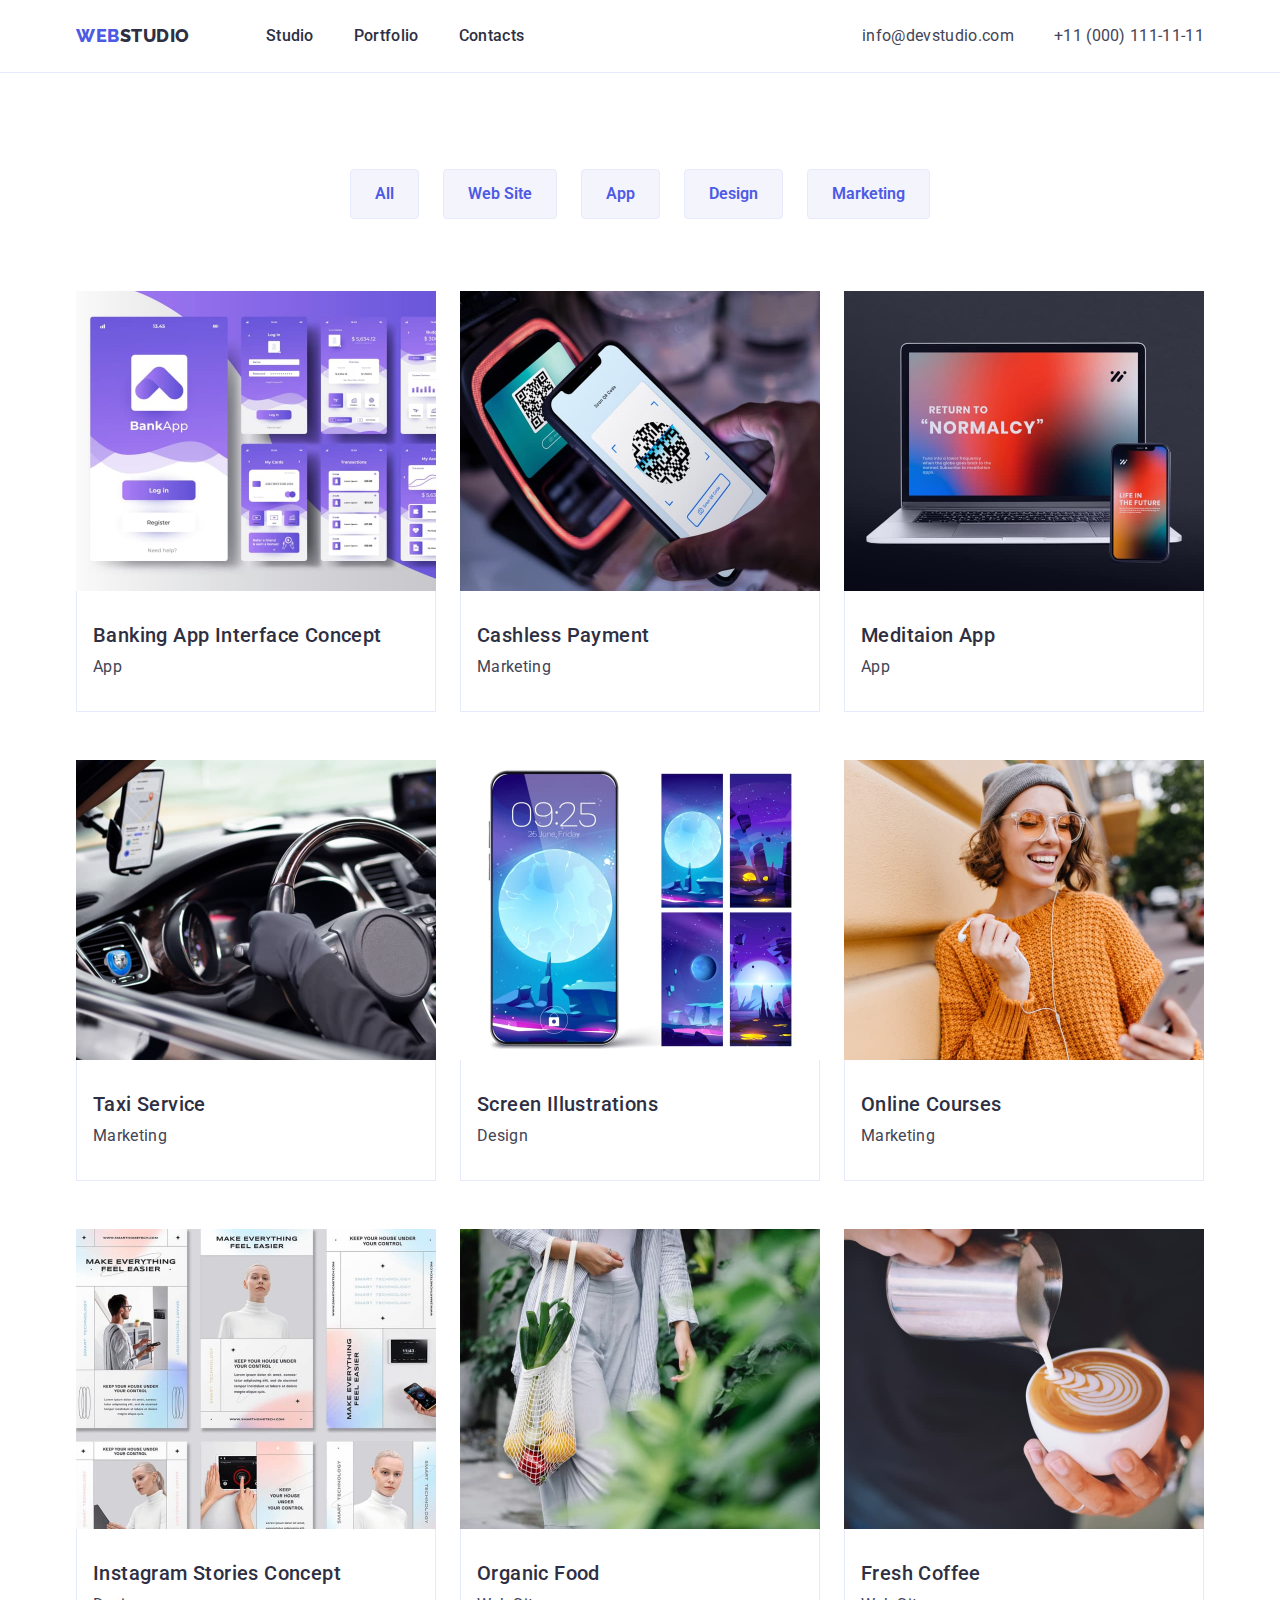
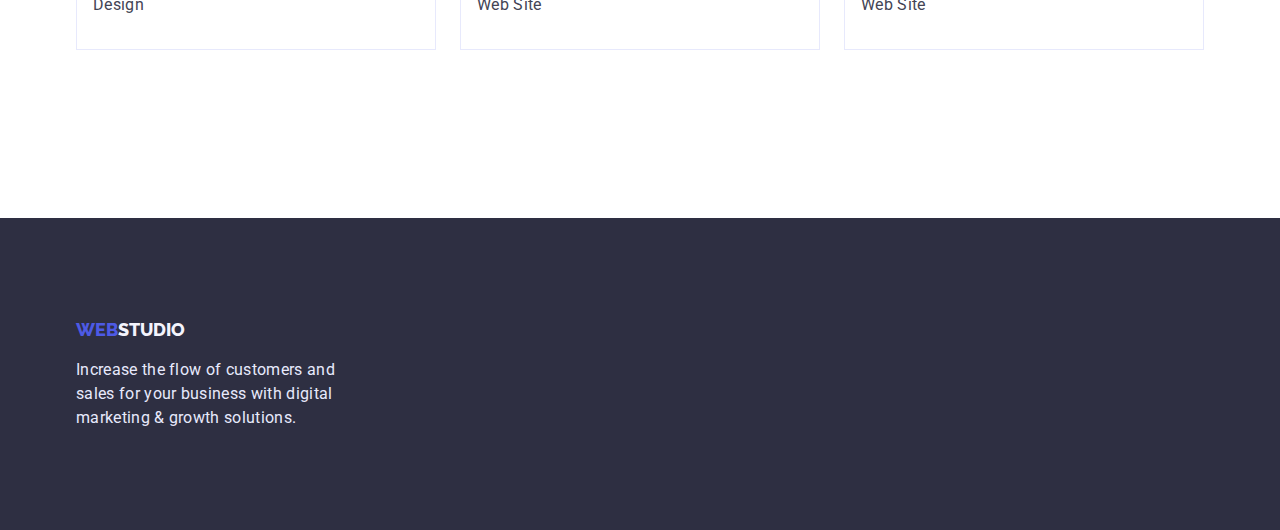
==== commit d2b30b62: "Test" ====
--- a/portfolio.html
+++ b/portfolio.html
@@ -107,8 +107,10 @@
                 width="360"
                 height="300"
               />
-              <h3 class="section-title">Cashless Payment</h3>
-              <p class="section-text">Marketing</p>
+              <div class="border">
+                <h3 class="section-title">Cashless Payment</h3>
+                <p class="section-text">Marketing</p>
+              </div>
             </li>
 
             <!-- Project Card 1.3 -->
@@ -120,8 +122,10 @@
                 width="360"
                 height="300"
               />
-              <h3 class="section-title">Meditaion App</h3>
-              <p class="section-text">App</p>
+              <div class="border">
+                <h3 class="section-title">Meditaion App</h3>
+                <p class="section-text">App</p>
+              </div>
             </li>
 
             <!-- Project Card 2 -->
@@ -133,8 +137,10 @@
                 width="360"
                 height="300"
               />
-              <h3 class="section-title">Taxi Service</h3>
-              <p class="section-text">Marketing</p>
+              <div class="border">
+                <h3 class="section-title">Taxi Service</h3>
+                <p class="section-text">Marketing</p>
+              </div>
             </li>
 
             <!-- Project Card 2.1-->
@@ -146,8 +152,10 @@
                 width="360"
                 height="300"
               />
-              <h3 class="section-title">Screen Illustrations</h3>
-              <p class="section-text">Design</p>
+              <div class="border">
+                <h3 class="section-title">Screen Illustrations</h3>
+                <p class="section-text">Design</p>
+              </div>
             </li>
 
             <!-- Project Card 2.2 -->
@@ -159,8 +167,10 @@
                 width="360"
                 height="300"
               />
-              <h3 class="section-title">Online Courses</h3>
-              <p class="section-text">Marketing</p>
+              <div class="border">
+                <h3 class="section-title">Online Courses</h3>
+                <p class="section-text">Marketing</p>
+              </div>
             </li>
 
             <!-- Project Card 1 -->
@@ -172,8 +182,10 @@
                 width="360"
                 height="300"
               />
-              <h3 class="section-title">Instagram Stories Concept</h3>
-              <p class="section-text">Design</p>
+              <div class="border">
+                <h3 class="section-title">Instagram Stories Concept</h3>
+                <p class="section-text">Design</p>
+              </div>
             </li>
 
             <!-- Project Card 2 -->
@@ -185,8 +197,10 @@
                 width="360"
                 height="300"
               />
-              <h3 class="section-title">Organic Food</h3>
-              <p class="section-text">Web Site</p>
+              <div class="border">
+                <h3 class="section-title">Organic Food</h3>
+                <p class="section-text">Web Site</p>
+              </div>
             </li>
 
             <!-- Project Card 3 -->
@@ -198,8 +212,10 @@
                 width="360"
                 height="300"
               />
-              <h3 class="section-title">Fresh Coffee</h3>
-              <p class="section-text">Web Site</p>
+              <div class="border">
+                <h3 class="section-title">Fresh Coffee</h3>
+                <p class="section-text">Web Site</p>
+              </div>
             </li>
           </ul>
         </div>
--- a/CSS/styles.css
+++ b/CSS/styles.css
@@ -172,9 +172,9 @@
 
 /* Sections */
 
-.fetaure-section {
-  padding: 120px 0;
-}
+.feature-section {display: flex;
+padding-top: 120px;}
+  
 
 .hero-title {
   color: var(--white-color);
@@ -193,7 +193,7 @@
   text-align: center;
   color: var(--secondary-text-color);
   margin-bottom: 72px;
-  padding-top: 120px;
+  
 }
 .section-title {
   font-weight: 500;
@@ -240,6 +240,9 @@
   color: var(--primary-text-color);
   margin-bottom: 32px;
 }
+
+.fetaure-section {display: flex;}
+
 .feature-list {
   display: flex;
   margin: 0;
@@ -259,7 +262,7 @@
 .section2 {
   list-style: none;
   display: flex;
-  padding-bottom: 120px;
+  
 }
 
 .section2photo:not(:last-child) {
@@ -272,7 +275,7 @@
 .section3 {
   list-style: none;
   display: flex;
-  padding-bottom: 120px;
+  
 }
 
 .team-card:not(:last-child) {
@@ -347,7 +350,6 @@
 .project-card {
   max-width: 360px;
   background: #ffffff;
-  border: 1px solid #e7e9fc;
   margin-bottom: 48px;
 }
 
@@ -356,7 +358,14 @@
 }
 
 .profect-card-photo {
-  margin-bottom: 32px;
-}
-
-.border {border: 1px solid #E7E9FC;}
+  
+}
+
+.border {border-right: 1px solid #E7E9FC;
+border-bottom:  1px solid #E7E9FC;
+border-left:  1px solid #E7E9FC;
+padding-top: 32px;}
+
+.section {gap: 24px;
+padding-top: 120px;
+padding-bottom: 120px;}
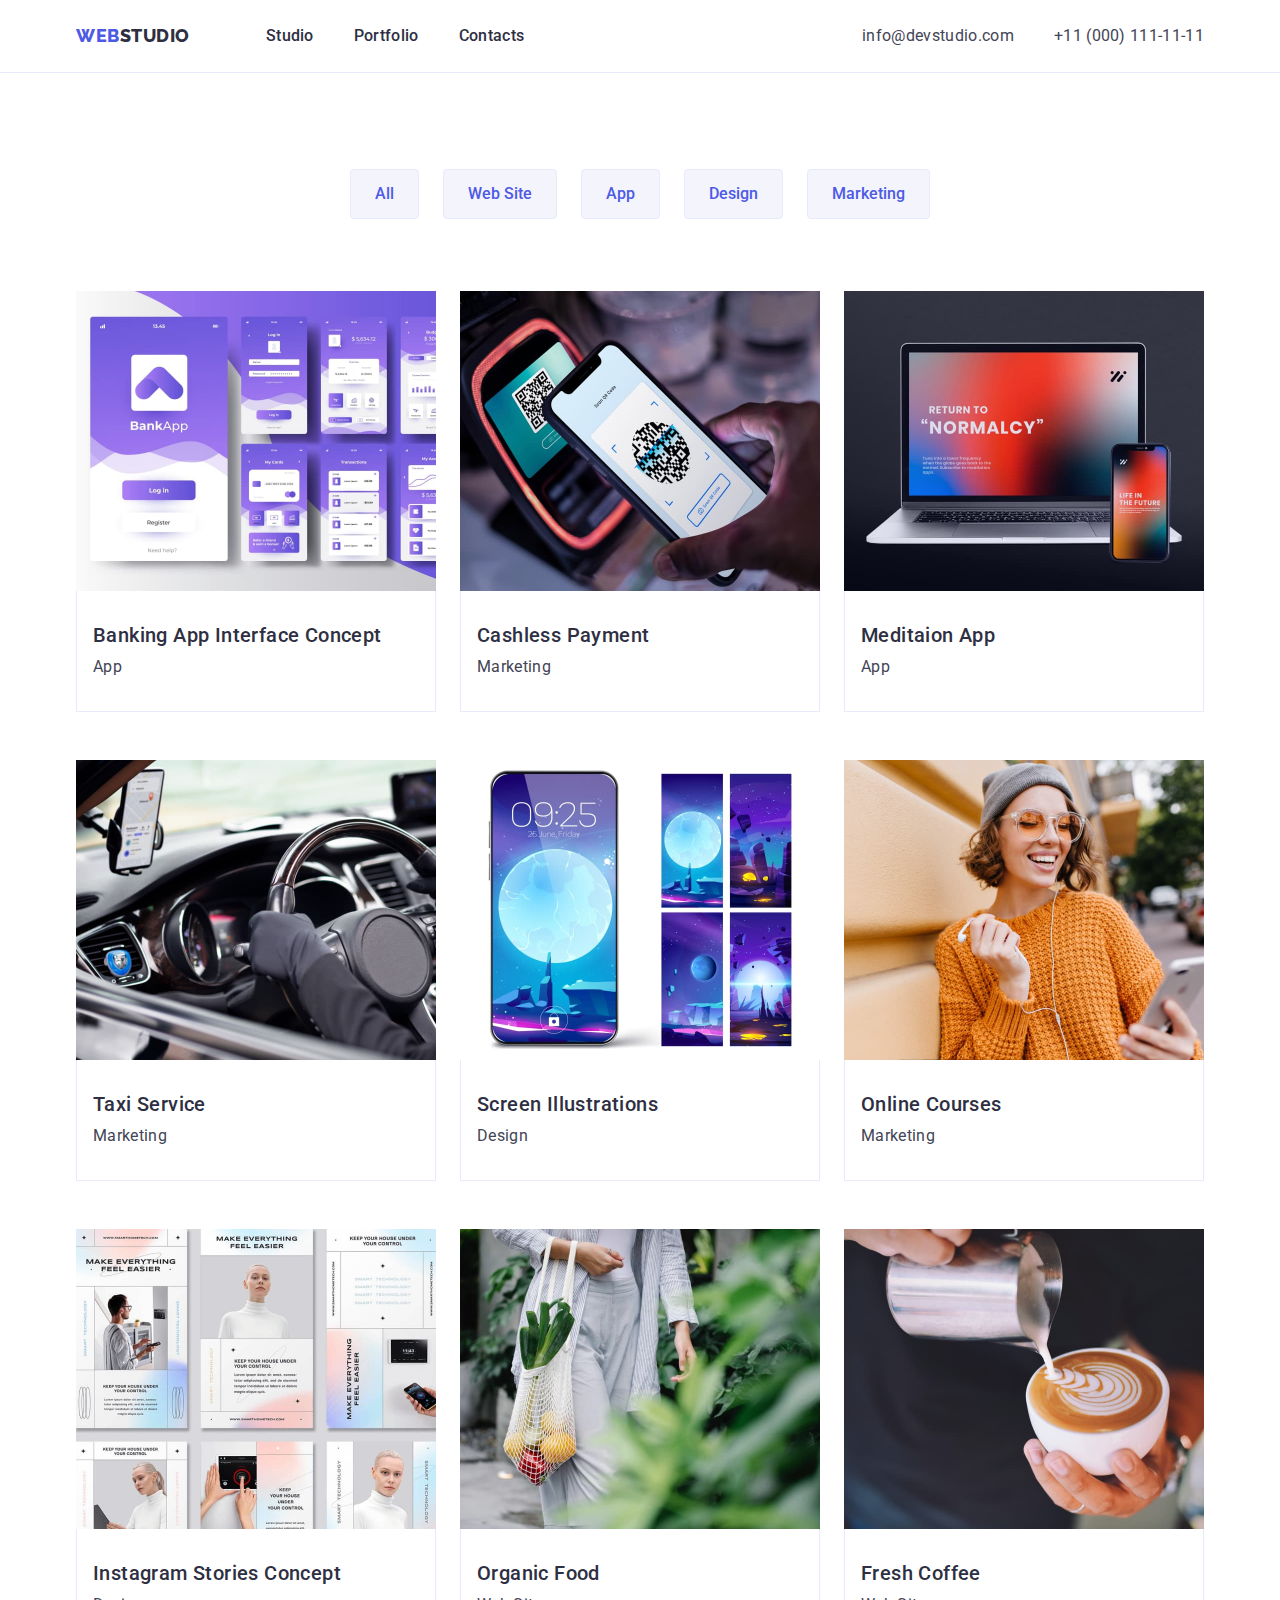
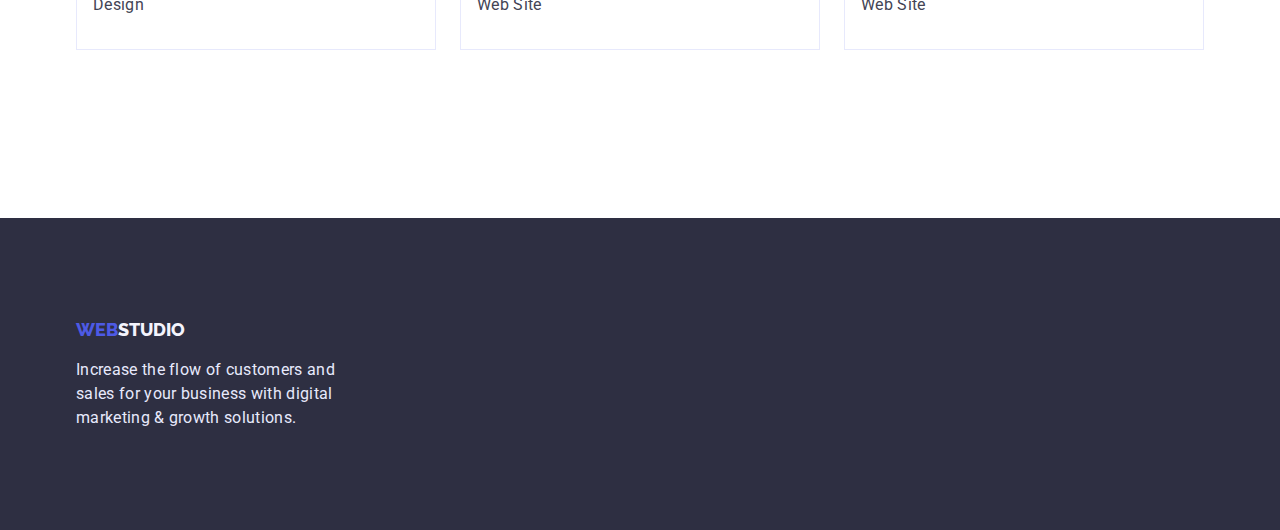
==== commit 1636ffe4: "Correcting Mistakes" ====
--- a/portfolio.html
+++ b/portfolio.html
@@ -59,7 +59,7 @@
     <!-- Filters -->
 
     <main>
-      <section>
+      <section class="portfolio">
         <div class="container">
           <h1 class="hidden">Filters</h1>
           <ul class="filters">
@@ -84,7 +84,7 @@
 
           <!-- Project Card 1 -->
 
-          <ul class="row1">
+          <ul class="portfolio-cards">
             <li class="project-card">
               <img class="profect-card-photo"
                 src="./images/bankapp.jpg"
@@ -93,8 +93,8 @@
                 height="300"
               />
               <div class="border">
-                <h3 class="section-title">Banking App Interface Concept</h3>
-                <p class="section-text">App</p>
+                <h2 class="section-title-portfolio">Banking App Interface Concept</h2>
+                <p class="section-text-portfolio">App</p>
               </div>
             </li>
 
@@ -108,8 +108,8 @@
                 height="300"
               />
               <div class="border">
-                <h3 class="section-title">Cashless Payment</h3>
-                <p class="section-text">Marketing</p>
+                <h2 class="section-title-portfolio">Cashless Payment</h2>
+                <p class="section-text-portfolio">Marketing</p>
               </div>
             </li>
 
@@ -123,8 +123,8 @@
                 height="300"
               />
               <div class="border">
-                <h3 class="section-title">Meditaion App</h3>
-                <p class="section-text">App</p>
+                <h2 class="section-title-portfolio">Meditaion App</h2>
+                <p class="section-text-portfolio">App</p>
               </div>
             </li>
 
@@ -138,8 +138,8 @@
                 height="300"
               />
               <div class="border">
-                <h3 class="section-title">Taxi Service</h3>
-                <p class="section-text">Marketing</p>
+                <h2 class="section-title-portfolio">Taxi Service</h2>
+                <p class="section-text-portfolio">Marketing</p>
               </div>
             </li>
 
@@ -153,8 +153,8 @@
                 height="300"
               />
               <div class="border">
-                <h3 class="section-title">Screen Illustrations</h3>
-                <p class="section-text">Design</p>
+                <h2 class="section-title-portfolio">Screen Illustrations</h2>
+                <p class="section-text-portfolio">Design</p>
               </div>
             </li>
 
@@ -168,8 +168,8 @@
                 height="300"
               />
               <div class="border">
-                <h3 class="section-title">Online Courses</h3>
-                <p class="section-text">Marketing</p>
+                <h2 class="section-title-portfolio">Online Courses</h2>
+                <p class="section-text-portfolio">Marketing</p>
               </div>
             </li>
 
@@ -183,8 +183,8 @@
                 height="300"
               />
               <div class="border">
-                <h3 class="section-title">Instagram Stories Concept</h3>
-                <p class="section-text">Design</p>
+                <h2 class="section-title-portfolio">Instagram Stories Concept</h2>
+                <p class="section-text-portfolio">Design</p>
               </div>
             </li>
 
@@ -198,8 +198,8 @@
                 height="300"
               />
               <div class="border">
-                <h3 class="section-title">Organic Food</h3>
-                <p class="section-text">Web Site</p>
+                <h2 class="section-title-portfolio">Organic Food</h2>
+                <p class="section-text-portfolio">Web Site</p>
               </div>
             </li>
 
@@ -213,8 +213,8 @@
                 height="300"
               />
               <div class="border">
-                <h3 class="section-title">Fresh Coffee</h3>
-                <p class="section-text">Web Site</p>
+                <h2 class="section-title-portfolio">Fresh Coffee</h2>
+                <p class="section-text-portfolio">Web Site</p>
               </div>
             </li>
           </ul>
@@ -224,7 +224,7 @@
 
     <!-- Footer -->
 
-    <footer class="footer-background">
+    <footer class="footer">
       <div class="container">
         <a href="./index.html" class="logo-footer"
           ><span class="span-footer">WEB</span>STUDIO</a
--- a/CSS/styles.css
+++ b/CSS/styles.css
@@ -5,9 +5,8 @@
   --white-color: #ffffff;
 }
 body {
-  font-family: 'Roboto', 'Raleway', sans-serif;
+  font-family: 'Roboto', sans-serif;
   background-color: var(--white-color);
-  font-size: 16px;
 }
 h1,
 h2,
@@ -45,13 +44,11 @@
 /* Logo/Header */
 
 .page-header {
-  text-align: center;
-  background: #ffffff;
   border-bottom: 1px solid #e7e9fc;
 }
 
 .logo-header {
-  font-family: 'Raleway';
+  font-family: 'Raleway', sans-serif;
   text-decoration: none;
   font-weight: 800;
   font-size: 18px;
@@ -59,13 +56,11 @@
   letter-spacing: 0.03em;
   text-transform: uppercase;
   color: var(--secondary-text-color);
-  display: flex;
-  flex-direction: row;
+
   align-items: center;
   padding-top: 24px;
   padding-bottom: 24px;
   margin-right: 76px;
-  position: inherit;
 }
 .span-header {
   color: var(--accent-color);
@@ -73,7 +68,7 @@
 
 .logo-footer {
   text-decoration: none;
-  font-family: 'Raleway';
+  font-family: 'Raleway', sans-serif;
   font-weight: 800;
   font-size: 18px;
   line-height: 1.33;
@@ -91,11 +86,7 @@
 
 .menu-nav {
   display: flex;
-  flex-direction: row;
-  list-style: none;
-  align-items: flex-start;
-  padding-top: 24px;
-  padding-bottom: 24px;
+  list-style: none;
 }
 
 .nav-title:not(:last-child) {
@@ -108,8 +99,6 @@
 }
 
 .mail-tel {
-  line-height: 1.5;
-  letter-spacing: 0.02em;
   font-style: normal;
   list-style: none;
 }
@@ -120,12 +109,19 @@
   text-align: center;
   padding-top: 188px;
   padding-bottom: 188px;
-  background: #2e2f42;
+  background: var(--secondary-text-color);
+}
+
+.hero-item {
+  width: 496px;
+  display: inline-block;
 }
 
 /* Links */
 
 .nav-link {
+  display: block;
+  padding: 24px 0;
   text-decoration: none;
   color: var(--secondary-text-color);
   font-weight: 500;
@@ -157,7 +153,6 @@
 .orderservice:focus {
   background: var(--accent-color);
   box-shadow: 0px 4px 4px rgba(0, 0, 0, 0.15);
-  border-radius: 4px;
 }
 .orderservice {
   background: var(--accent-color);
@@ -168,13 +163,15 @@
   font-weight: 500;
   line-height: 1.5;
   color: var(--white-color);
+  border-radius: 4px;
+  border: none;
 }
 
 /* Sections */
 
-.feature-section {display: flex;
-padding-top: 120px;}
-  
+.feature-section {
+  padding-top: 120px;
+}
 
 .hero-title {
   color: var(--white-color);
@@ -185,7 +182,7 @@
   text-align: center;
   margin-bottom: 48px;
 }
-.section-title2 {
+.title {
   font-size: 36px;
   line-height: 1.11;
   letter-spacing: 0.02em;
@@ -193,7 +190,6 @@
   text-align: center;
   color: var(--secondary-text-color);
   margin-bottom: 72px;
-  
 }
 .section-title {
   font-weight: 500;
@@ -202,11 +198,6 @@
   letter-spacing: 0.02em;
   color: var(--secondary-text-color);
   margin-bottom: 8px;
-  margin-left: 16px;
-}
-
-.team-card-photo {
-  margin-bottom: 32px;
 }
 
 .hidden {
@@ -226,22 +217,21 @@
 /* Section Text */
 
 .section-text {
-  font-size: 16px;
   line-height: 1.5;
   letter-spacing: 0.02em;
   color: var(--primary-text-color);
-  margin-bottom: 32px;
-  margin-left: 16px;
+  padding-bottom: 32px;
 }
 
 .team-position {
   line-height: 1.5;
   letter-spacing: 0.02em;
   color: var(--primary-text-color);
-  margin-bottom: 32px;
-}
-
-.fetaure-section {display: flex;}
+}
+
+.fetaure-section {
+  display: flex;
+}
 
 .feature-list {
   display: flex;
@@ -250,6 +240,7 @@
   padding: 0;
 }
 .feature {
+  width: 264px;
   list-style: none;
   margin: 0;
   padding: 0;
@@ -259,23 +250,21 @@
   margin-right: 24px;
 }
 
-.section2 {
-  list-style: none;
-  display: flex;
-  
-}
-
-.section2photo:not(:last-child) {
+.information-list {
+  list-style: none;
+  display: flex;
+}
+
+.information-item:not(:last-child) {
   margin-right: 24px;
 }
 .ourteam {
   background: #f4f4fd;
   text-align: center;
 }
-.section3 {
-  list-style: none;
-  display: flex;
-  
+.team-list {
+  list-style: none;
+  display: flex;
 }
 
 .team-card:not(:last-child) {
@@ -289,7 +278,7 @@
   border-radius: 0px 0px 4px 4px;
 }
 
-.footer-background {
+.footer {
   background: #2e2f42;
   padding-top: 100px;
   padding-bottom: 100px;
@@ -303,6 +292,11 @@
 }
 
 /* Portfolio */
+
+.portfolio {
+  padding-top: 96px;
+  padding-bottom: 120px;
+}
 
 .button-all:hover,
 .button-all:focus {
@@ -315,7 +309,7 @@
   border: 1px solid #e7e9fc;
   border-radius: 4px;
   color: #4d5ae5;
-  font-weight: 600;
+  font-weight: 500;
   line-height: 1.5;
   cursor: pointer;
 }
@@ -327,16 +321,15 @@
 .filters {
   list-style: none;
   display: flex;
-  align-items: center;
+
   justify-content: center;
-  margin-top: 96px;
+
   margin-bottom: 72px;
 }
-.row1 {
+.portfolio-cards {
   list-style: none;
   display: flex;
   flex-wrap: wrap;
-  margin-bottom: 120px;
 }
 
 .filters-text:hover {
@@ -348,7 +341,6 @@
 }
 
 .project-card {
-  max-width: 360px;
   background: #ffffff;
   margin-bottom: 48px;
 }
@@ -358,14 +350,40 @@
 }
 
 .profect-card-photo {
-  
-}
-
-.border {border-right: 1px solid #E7E9FC;
-border-bottom:  1px solid #E7E9FC;
-border-left:  1px solid #E7E9FC;
-padding-top: 32px;}
-
-.section {gap: 24px;
-padding-top: 120px;
-padding-bottom: 120px;}
+}
+
+.border {
+  border-right: 1px solid #e7e9fc;
+  border-bottom: 1px solid #e7e9fc;
+  border-left: 1px solid #e7e9fc;
+  padding-top: 32px;
+  padding-left: 16px;
+  padding-bottom: 32px;
+}
+
+.section {
+  gap: 24px;
+  padding-top: 120px;
+  padding-bottom: 120px;
+}
+
+.team-card-text {
+  padding: 32px 16px 32px 16px;
+}
+
+.section-title-portfolio {
+  margin-bottom: 8px;
+  font-weight: 500;
+  font-size: 20px;
+  line-height: 1.2;
+  letter-spacing: 0.02em;
+  color: var(--secondary-text-color);
+}
+
+.section-text-portfolio {
+  font-size: 16px;
+  line-height: 1.5;
+  letter-spacing: 0.02em;
+  color: #434455;
+}
+
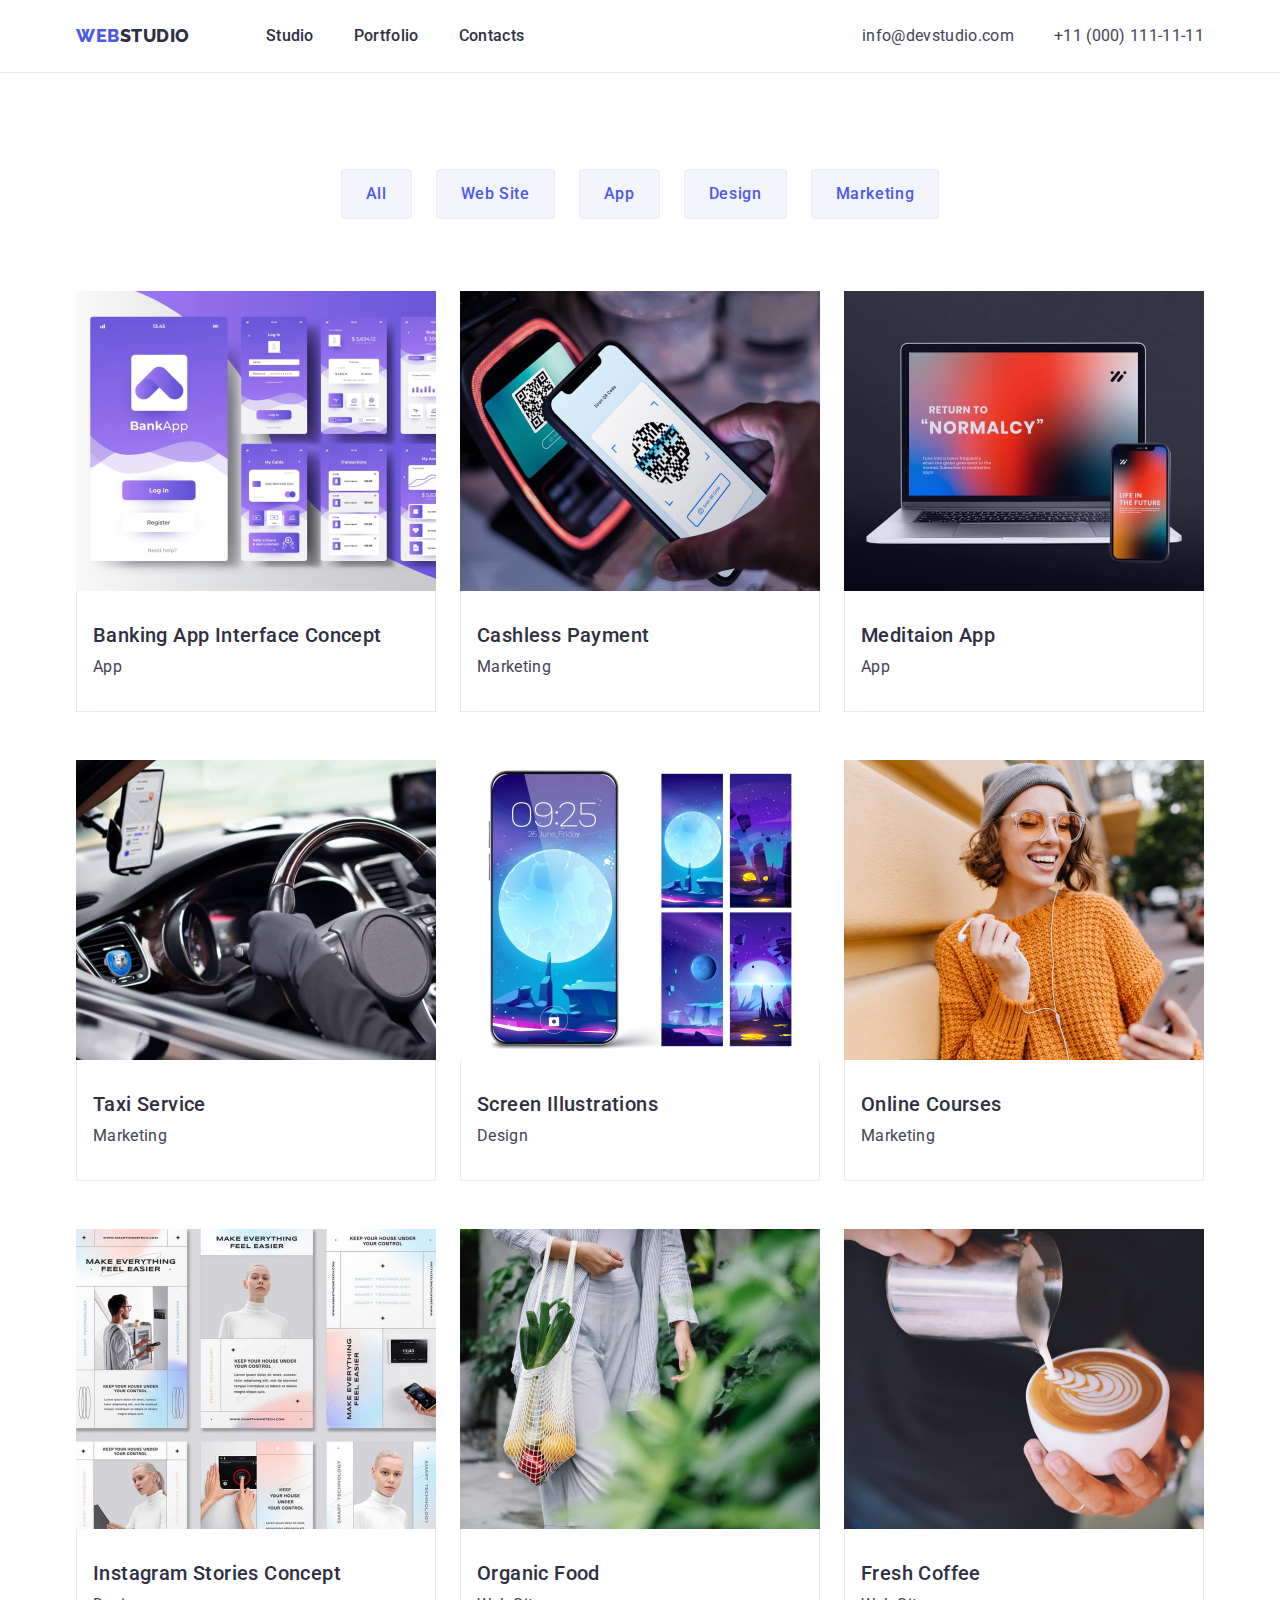
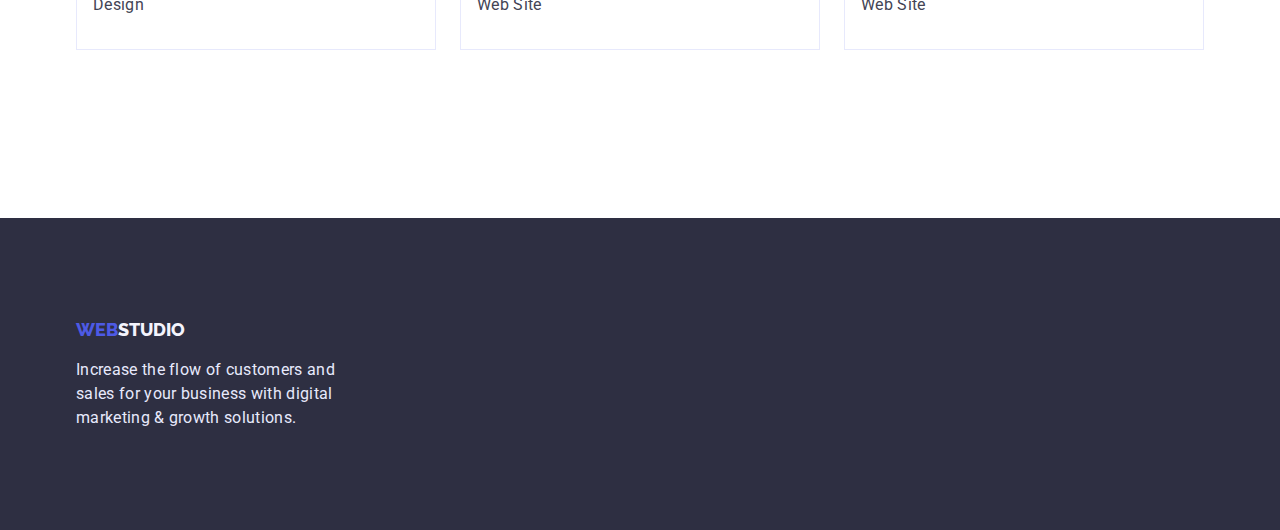
==== commit db159af8: "Correcting Mistakes" ====
--- a/portfolio.html
+++ b/portfolio.html
@@ -25,9 +25,7 @@
       <div class="container main-nav">
         <nav class="nav main-nav">
           <!-- Logo -->
-          <a href="./index.html" class="logo-header"
-            ><span class="span-header">WEB</span>STUDIO</a
-          >
+          <a href="./index.html" class="logo-header"><span class="span-header">WEB</span>STUDIO</a>
           <!-- Menu Nav -->
           <ul class="menu-nav main-nav">
             <li class="nav-title">
@@ -42,14 +40,10 @@
         <address class="adress-nav">
           <ul class="mail-tel main-nav">
             <li class="nav-title">
-              <a class="address-link" href="mailto:info@devstudio.com"
-                >info@devstudio.com</a
-              >
-            </li>
-            <li class="nav-title">
-              <a class="address-link" href="tel:+110001111111"
-                >+11 (000) 111-11-11</a
-              >
+              <a class="address-link" href="mailto:info@devstudio.com">info@devstudio.com</a>
+            </li>
+            <li class="nav-title">
+              <a class="address-link" href="tel:+110001111111">+11 (000) 111-11-11</a>
             </li>
           </ul>
         </address>
@@ -86,7 +80,8 @@
 
           <ul class="portfolio-cards">
             <li class="project-card">
-              <img class="profect-card-photo"
+              <img
+                class="profect-card-photo"
                 src="./images/bankapp.jpg"
                 alt="Banking App"
                 width="360"
@@ -101,7 +96,8 @@
             <!-- Project Card 1.2 -->
 
             <li class="project-card">
-              <img class="profect-card-photo"
+              <img
+                class="profect-card-photo"
                 src="./images/cashlesspayment.jpg"
                 alt="Banking App"
                 width="360"
@@ -116,7 +112,8 @@
             <!-- Project Card 1.3 -->
 
             <li class="project-card">
-              <img class="profect-card-photo"
+              <img
+                class="profect-card-photo"
                 src="./images/mediationapp.jpg"
                 alt="Banking App"
                 width="360"
@@ -131,7 +128,8 @@
             <!-- Project Card 2 -->
 
             <li class="project-card">
-              <img class="profect-card-photo"
+              <img
+                class="profect-card-photo"
                 src="./images/taxiservice.jpg"
                 alt="Banking App"
                 width="360"
@@ -146,7 +144,8 @@
             <!-- Project Card 2.1-->
 
             <li class="project-card">
-              <img class="profect-card-photo"
+              <img
+                class="profect-card-photo"
                 src="./images/screenillustrations.jpg"
                 alt="Banking App"
                 width="360"
@@ -161,7 +160,8 @@
             <!-- Project Card 2.2 -->
 
             <li class="project-card">
-              <img class="profect-card-photo"
+              <img
+                class="profect-card-photo"
                 src="./images/onlinecaourses.jpg"
                 alt="Banking App"
                 width="360"
@@ -176,7 +176,8 @@
             <!-- Project Card 1 -->
 
             <li class="project-card">
-              <img class="profect-card-photo"
+              <img
+                class="profect-card-photo"
                 src="./images/instagramstoriesconcept.jpg"
                 alt="Banking App"
                 width="360"
@@ -191,7 +192,8 @@
             <!-- Project Card 2 -->
 
             <li class="project-card">
-              <img class="profect-card-photo"
+              <img
+                class="profect-card-photo"
                 src="./images/organicfood.jpg"
                 alt="Banking App"
                 width="360"
@@ -206,7 +208,8 @@
             <!-- Project Card 3 -->
 
             <li class="project-card">
-              <img class="profect-card-photo"
+              <img
+                class="profect-card-photo"
                 src="./images/freshcoffee.jpg"
                 alt="Banking App"
                 width="360"
@@ -226,12 +229,10 @@
 
     <footer class="footer">
       <div class="container">
-        <a href="./index.html" class="logo-footer"
-          ><span class="span-footer">WEB</span>STUDIO</a
-        >
+        <a class="logo-footer" href="./index.html"><span class="span-footer">WEB</span>STUDIO</a>
         <p class="footer-text">
-          Increase the flow of customers and sales for your business with
-          digital marketing & growth solutions.
+          Increase the flow of customers and sales for your business with digital marketing & growth
+          solutions.
         </p>
       </div>
     </footer>
--- a/CSS/styles.css
+++ b/CSS/styles.css
@@ -3,6 +3,9 @@
   --primary-text-color: #434455;
   --secondary-text-color: #2e2f42;
   --white-color: #ffffff;
+  --hover-ocean--: #404bbf;
+  --footer--: #e7e9fc;
+  --button-all--: #f4f4fd;
 }
 body {
   font-family: 'Roboto', sans-serif;
@@ -130,7 +133,7 @@
 }
 .nav-link:hover,
 .nav-link:focus {
-  color: var(--accent-color);
+  color: var(--hover-ocean--);
 }
 
 .address-link:hover,
@@ -175,6 +178,9 @@
 
 .hero-title {
   color: var(--white-color);
+  width: 496px;
+  margin-left: auto;
+  margin-right: auto;
 
   font-size: 56px;
   line-height: 1.07;
@@ -192,6 +198,7 @@
   margin-bottom: 72px;
 }
 .section-title {
+  margin: 0;
   font-weight: 500;
   font-size: 20px;
   line-height: 1.2;
@@ -220,7 +227,7 @@
   line-height: 1.5;
   letter-spacing: 0.02em;
   color: var(--primary-text-color);
-  padding-bottom: 32px;
+  margin: 0;
 }
 
 .team-position {
@@ -273,20 +280,20 @@
 
 .team-card {
   background: #ffffff;
-  box-shadow: 0px 1px 6px rgba(46, 47, 66, 0.08),
-    0px 1px 1px rgba(46, 47, 66, 0.16), 0px 2px 1px rgba(46, 47, 66, 0.08);
+  box-shadow: 0px 1px 6px rgba(46, 47, 66, 0.08), 0px 1px 1px rgba(46, 47, 66, 0.16),
+    0px 2px 1px rgba(46, 47, 66, 0.08);
   border-radius: 0px 0px 4px 4px;
 }
 
 .footer {
-  background: #2e2f42;
+  background: var(--secondary-text-color);
   padding-top: 100px;
   padding-bottom: 100px;
 }
-.footer-text {
-  line-height: 1.5;
-  letter-spacing: 0.02em;
-  color: #e7e9fc;
+.footer-text {margin: 0;
+  line-height: 1.5;
+  letter-spacing: 0.02em;
+  color: var(--footer--);
   width: 264px;
   margin-top: 16px;
 }
@@ -305,13 +312,14 @@
 }
 .button-all {
   padding: 12px 24px;
-  background: #f4f4fd;
-  border: 1px solid #e7e9fc;
+  background: var(--button-all--);
+  border: 1px solid var(--footer--);
   border-radius: 4px;
-  color: #4d5ae5;
+  color: var(--accent-color);
   font-weight: 500;
   line-height: 1.5;
   cursor: pointer;
+  letter-spacing: 0.04em;
 }
 
 .button-text:hover,
@@ -341,15 +349,12 @@
 }
 
 .project-card {
-  background: #ffffff;
+  background: var(--white-color);
   margin-bottom: 48px;
 }
 
 .project-card:not(:nth-child(3n)) {
   margin-right: 24px;
-}
-
-.profect-card-photo {
 }
 
 .border {
@@ -362,7 +367,6 @@
 }
 
 .section {
-  gap: 24px;
   padding-top: 120px;
   padding-bottom: 120px;
 }
@@ -381,9 +385,7 @@
 }
 
 .section-text-portfolio {
-  font-size: 16px;
-  line-height: 1.5;
-  letter-spacing: 0.02em;
-  color: #434455;
-}
-
+  line-height: 1.5;
+  letter-spacing: 0.02em;
+  color: var(--primary-text-color);
+}
